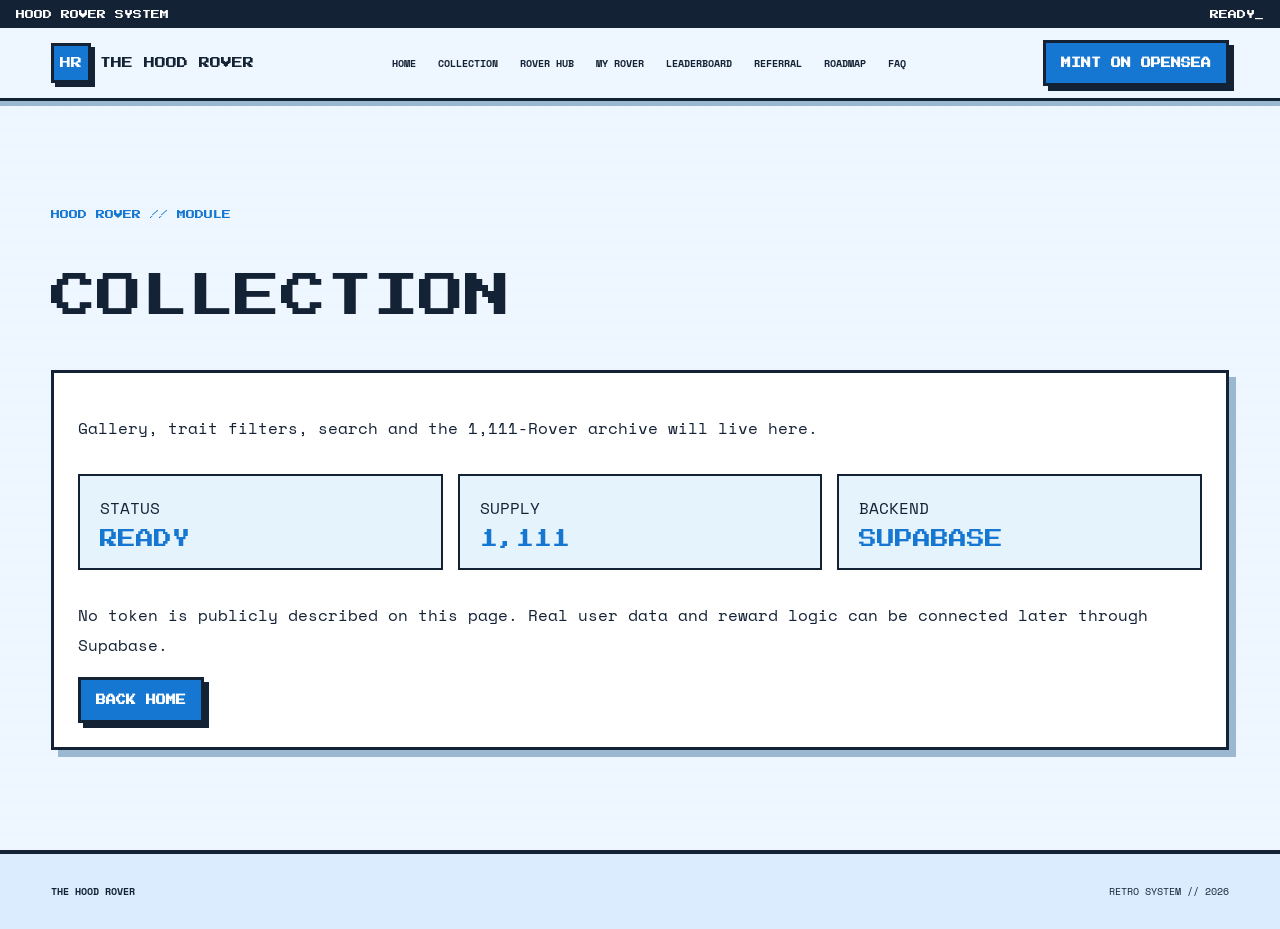
==== collection/index.html @ 2bcb7291 "Create index.html" ====
<!doctype html><html lang="en"><head><meta charset="utf-8"><meta name="viewport" content="width=device-width,initial-scale=1"><title>COLLECTION — The Hood Rover</title><link rel="stylesheet" href="/assets/styles.css"></head><body><div class="boot"><span>HOOD ROVER SYSTEM</span><span>READY_</span></div><header><a class="brand" href="/"><span class="mark">HR</span>THE HOOD ROVER</a><button class="menu">☰</button><nav><a href="/">HOME</a><a href="/collection">COLLECTION</a><a href="/rover">ROVER HUB</a><a href="/my-rover">MY ROVER</a><a href="/leaderboard">LEADERBOARD</a><a href="/referral">REFERRAL</a><a href="/roadmap">ROADMAP</a><a href="/faq">FAQ</a></nav><a class="btn" href="#" data-opensea>MINT ON OPENSEA</a></header><main><section class="section reveal visible"><span class="eyebrow">HOOD ROVER // MODULE</span><h2>COLLECTION</h2><div class="panel"><p>Gallery, trait filters, search and the 1,111-Rover archive will live here.</p><div class="stats"><div class="stat">STATUS<strong>READY</strong></div><div class="stat">SUPPLY<strong>1,111</strong></div><div class="stat">BACKEND<strong>SUPABASE</strong></div></div><p>No token is publicly described on this page. Real user data and reward logic can be connected later through Supabase.</p><a class="btn" href="/">BACK HOME</a></div></section></main><footer class="footer"><b>THE HOOD ROVER</b><span>RETRO SYSTEM // 2026</span></footer><script src="/assets/app.js"></script></body></html>
---- assets/styles.css ----
@import url("https://fonts.googleapis.com/css2?family=Press+Start+2P&family=Space+Mono:wght@400;700&display=swap");
:root{--bg:#eef7ff;--panel:#fff;--ink:#142235;--blue:#1677d2;--cyan:#27b9d7;--orange:#ff9b42;--line:#78a9cf;--muted:#55718b}
*{box-sizing:border-box}html{scroll-behavior:smooth}body{margin:0;background:var(--bg);color:var(--ink);font-family:"Space Mono",monospace;overflow-x:hidden}
body:before{content:"";position:fixed;inset:0;pointer-events:none;opacity:.18;background-image:linear-gradient(#1422350c 1px,transparent 1px),linear-gradient(90deg,#14223508 1px,transparent 1px);background-size:16px 16px;z-index:-1}
.boot{height:28px;background:var(--ink);color:#fff;display:flex;justify-content:space-between;align-items:center;padding:0 16px;font:9px "Press Start 2P"}
header{position:sticky;top:0;z-index:20;background:#eef7fff2;backdrop-filter:blur(8px);border-bottom:3px solid var(--ink);box-shadow:0 5px 0 #9ab8cf;padding:12px 4vw;display:flex;align-items:center;gap:16px}
.brand{display:flex;gap:9px;align-items:center;text-decoration:none;color:var(--ink);font:11px "Press Start 2P";white-space:nowrap}.mark{display:grid;place-items:center;width:40px;height:40px;background:var(--blue);color:#fff;border:3px solid var(--ink);box-shadow:4px 4px 0 var(--ink)}
nav{display:flex;justify-content:center;gap:4px;flex:1;flex-wrap:wrap}nav a{color:var(--ink);text-decoration:none;font-weight:bold;font-size:10px;padding:9px 7px;border:2px solid transparent}nav a:hover{background:#fff;border-color:var(--ink)}
.menu{display:none;background:#fff;border:3px solid var(--ink);font-size:20px;width:42px;height:42px}
.btn{display:inline-flex;align-items:center;justify-content:center;min-height:46px;padding:0 15px;background:var(--blue);color:#fff;border:3px solid var(--ink);box-shadow:5px 5px 0 var(--ink);text-decoration:none;font:bold 10px "Press Start 2P";transition:.15s;cursor:pointer}.btn:hover{transform:translate(3px,3px);box-shadow:2px 2px 0 var(--ink)}.btn.light{background:#fff;color:var(--ink)}
main{width:min(1200px,92vw);margin:auto}.hero{min-height:calc(100vh - 106px);display:grid;grid-template-columns:1fr .9fr;gap:55px;align-items:center;padding:80px 0}.eyebrow{font:9px "Press Start 2P";color:var(--blue)}
h1,h2{font-family:"Press Start 2P";font-weight:400;line-height:1.5}h1{font-size:clamp(30px,5vw,66px);margin:20px 0}h1 span{color:var(--blue);text-shadow:4px 4px #b9d8ed}
h2{font-size:clamp(24px,4vw,46px)}p{line-height:1.9}.hero p,.copy{font-size:15px}.actions{display:flex;gap:14px;flex-wrap:wrap;margin:28px 0}
.art{background:#d9edfb;border:4px solid var(--ink);padding:10px;box-shadow:12px 12px 0 var(--ink);position:relative}.art img{display:block;width:100%;aspect-ratio:1;object-fit:cover}.tag{position:absolute;left:18px;bottom:18px;background:var(--bg);border:2px solid var(--ink);padding:7px;font:8px "Press Start 2P"}
.ticker{background:var(--blue);color:#fff;border-block:3px solid var(--ink);padding:12px;overflow:hidden;white-space:nowrap;font:10px "Press Start 2P"}.ticker span{display:inline-block;animation:marquee 22s linear infinite}@keyframes marquee{to{transform:translateX(-45%)}}
.section{padding:100px 0}.grid{display:grid;grid-template-columns:repeat(4,1fr);gap:15px;margin-top:35px}.card{background:var(--panel);border:3px solid var(--ink);box-shadow:7px 7px 0 #9ab8cf;padding:20px;min-height:190px;text-decoration:none;color:var(--ink);transition:.18s}.card:hover{transform:translateY(-6px);box-shadow:10px 12px 0 var(--blue)}.icon{font-size:36px;color:var(--blue)}.card b{display:block;font:12px "Press Start 2P";line-height:1.6;margin:15px 0}.card small{line-height:1.6;color:var(--muted)}
.preview{display:grid;grid-template-columns:1fr .7fr;gap:45px;align-items:center}.window{background:#fff;border:4px solid var(--ink);box-shadow:10px 10px 0 #9ab8cf}.bar{background:var(--blue);color:#fff;padding:12px;font:9px "Press Start 2P";display:flex;justify-content:space-between}.window img{display:block;width:100%;aspect-ratio:1;object-fit:cover;padding:14px;background:#d9edfb}
.timeline{display:grid;grid-template-columns:repeat(4,1fr);margin-top:35px}.step{background:#fff;border:3px solid var(--ink);padding:22px;min-height:140px}.step strong{font:18px "Press Start 2P";color:var(--blue)}.step b{display:block;font:10px "Press Start 2P";margin:15px 0}
.cta{background:#fff;border:4px solid var(--ink);box-shadow:12px 12px 0 var(--blue);padding:50px;text-align:center;margin-bottom:100px}.footer{border-top:4px solid var(--ink);background:#dcecff;padding:30px 4vw;display:flex;justify-content:space-between;gap:20px;font-size:10px}
.reveal{opacity:0;transform:translateY(20px);transition:.7s}.visible{opacity:1;transform:none}
.panel{background:#fff;border:3px solid var(--ink);box-shadow:7px 7px 0 #9ab8cf;padding:24px}.stats{display:grid;grid-template-columns:repeat(3,1fr);gap:15px;margin:30px 0}.stat{background:#e5f3fc;border:2px solid var(--ink);padding:20px}.stat strong{display:block;font:18px "Press Start 2P";color:var(--blue);margin-top:10px}
@media(max-width:1000px){.grid{grid-template-columns:repeat(2,1fr)}nav a{font-size:8px}}
@media(max-width:780px){header{flex-wrap:wrap}.menu{display:block;margin-left:auto}header>.btn{display:none}nav{display:none;order:5;flex-basis:100%;flex-direction:column}nav.open{display:flex}nav a{background:#fff;border:2px solid var(--line);padding:12px}.hero,.preview{grid-template-columns:1fr}.grid,.timeline,.stats{grid-template-columns:1fr}.section{padding:70px 0}.footer{flex-direction:column}.actions{flex-direction:column}.btn{width:100%}}
@media(max-width:480px){h1{font-size:27px}.hero p,.copy{font-size:13px}.brand{font-size:8px}.mark{width:36px;height:36px}}
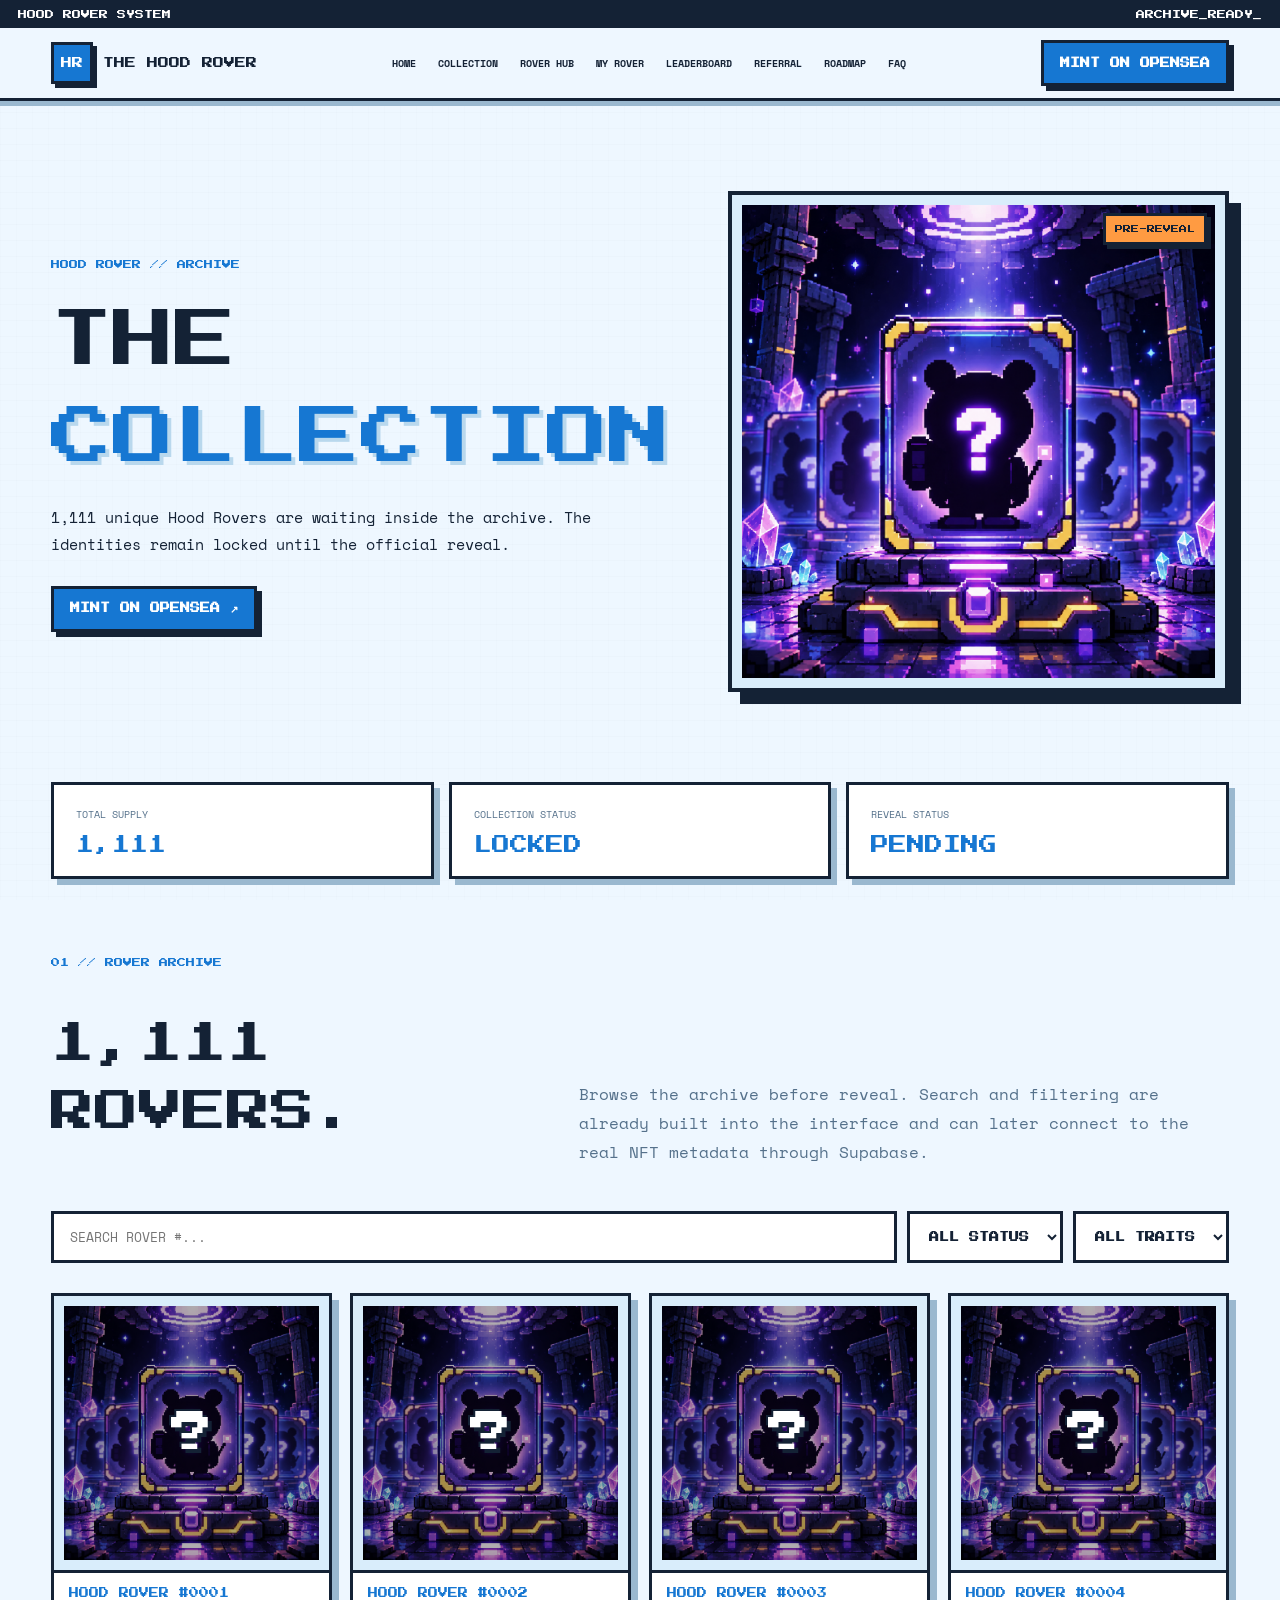
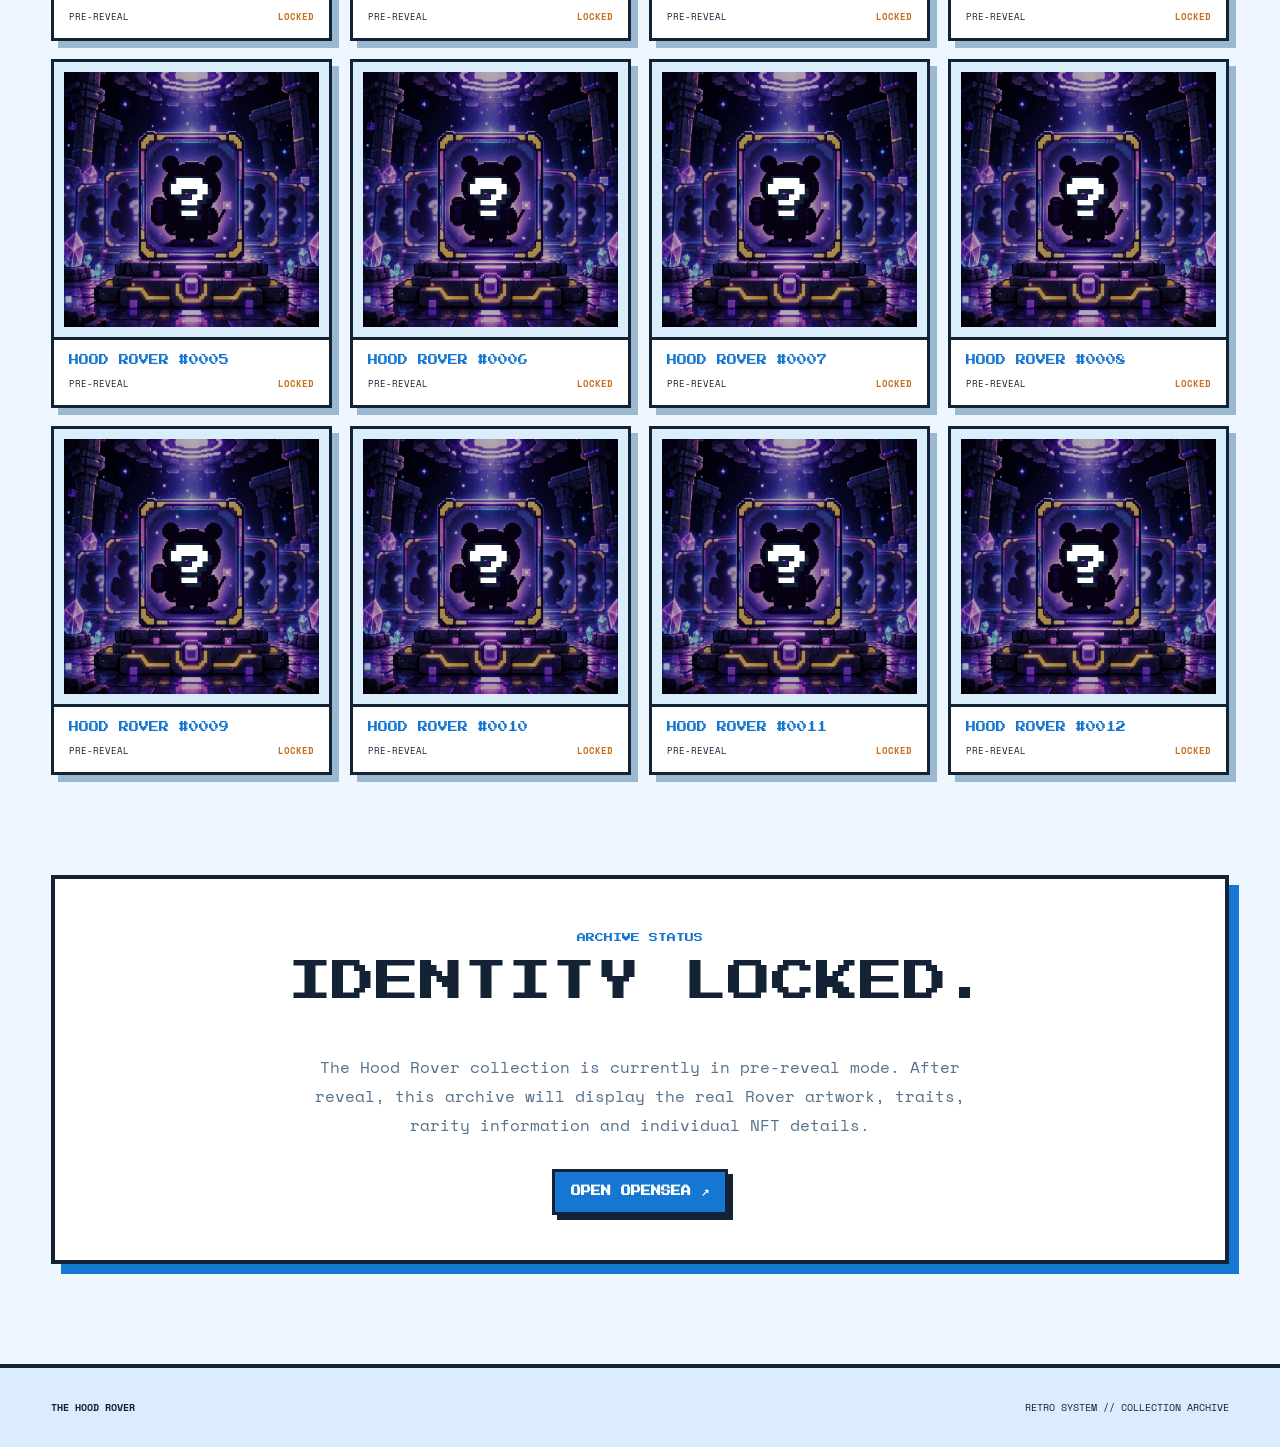
==== commit f7ea35cb: "Refactor collection/index.html with new styles and layout Updated HTML structure and styles for the " ====
--- a/collection/index.html
+++ b/collection/index.html
@@ -1 +1,1060 @@
-<!doctype html><html lang="en"><head><meta charset="utf-8"><meta name="viewport" content="width=device-width,initial-scale=1"><title>COLLECTION — The Hood Rover</title><link rel="stylesheet" href="/assets/styles.css"></head><body><div class="boot"><span>HOOD ROVER SYSTEM</span><span>READY_</span></div><header><a class="brand" href="/"><span class="mark">HR</span>THE HOOD ROVER</a><button class="menu">☰</button><nav><a href="/">HOME</a><a href="/collection">COLLECTION</a><a href="/rover">ROVER HUB</a><a href="/my-rover">MY ROVER</a><a href="/leaderboard">LEADERBOARD</a><a href="/referral">REFERRAL</a><a href="/roadmap">ROADMAP</a><a href="/faq">FAQ</a></nav><a class="btn" href="#" data-opensea>MINT ON OPENSEA</a></header><main><section class="section reveal visible"><span class="eyebrow">HOOD ROVER // MODULE</span><h2>COLLECTION</h2><div class="panel"><p>Gallery, trait filters, search and the 1,111-Rover archive will live here.</p><div class="stats"><div class="stat">STATUS<strong>READY</strong></div><div class="stat">SUPPLY<strong>1,111</strong></div><div class="stat">BACKEND<strong>SUPABASE</strong></div></div><p>No token is publicly described on this page. Real user data and reward logic can be connected later through Supabase.</p><a class="btn" href="/">BACK HOME</a></div></section></main><footer class="footer"><b>THE HOOD ROVER</b><span>RETRO SYSTEM // 2026</span></footer><script src="/assets/app.js"></script></body></html>
+<!DOCTYPE html>
+<html lang="en">
+<head>
+<meta charset="UTF-8">
+<meta name="viewport" content="width=device-width, initial-scale=1.0">
+<title>COLLECTION — The Hood Rover</title>
+
+<style>
+@import url('https://fonts.googleapis.com/css2?family=Press+Start+2P&family=Space+Mono:wght@400;700&display=swap');
+
+:root{
+  --bg:#eef7ff;
+  --white:#fff;
+  --ink:#142235;
+  --blue:#1677d2;
+  --cyan:#27b9d7;
+  --orange:#ff9b42;
+  --line:#78a9cf;
+  --muted:#55718b;
+  --shadow:#9ab8cf;
+}
+
+*{
+  box-sizing:border-box;
+}
+
+html{
+  scroll-behavior:smooth;
+}
+
+body{
+  margin:0;
+  background:var(--bg);
+  color:var(--ink);
+  font-family:"Space Mono",monospace;
+  overflow-x:hidden;
+}
+
+body::before{
+  content:"";
+  position:fixed;
+  inset:0;
+  pointer-events:none;
+  z-index:-1;
+  opacity:.2;
+  background-image:
+    linear-gradient(rgba(20,34,53,.07) 1px,transparent 1px),
+    linear-gradient(90deg,rgba(20,34,53,.05) 1px,transparent 1px);
+  background-size:16px 16px;
+}
+
+/* SYSTEM BAR */
+
+.boot{
+  height:28px;
+  background:var(--ink);
+  color:#fff;
+  display:flex;
+  justify-content:space-between;
+  align-items:center;
+  padding:0 18px;
+  font:9px "Press Start 2P";
+}
+
+/* HEADER */
+
+header{
+  position:sticky;
+  top:0;
+  z-index:100;
+  display:flex;
+  align-items:center;
+  gap:16px;
+  padding:12px 4vw;
+  background:rgba(238,247,255,.96);
+  backdrop-filter:blur(8px);
+  border-bottom:3px solid var(--ink);
+  box-shadow:0 5px 0 var(--shadow);
+}
+
+.brand{
+  display:flex;
+  align-items:center;
+  gap:10px;
+  color:var(--ink);
+  text-decoration:none;
+  font:11px "Press Start 2P";
+  white-space:nowrap;
+}
+
+.mark{
+  width:42px;
+  height:42px;
+  display:grid;
+  place-items:center;
+  background:var(--blue);
+  color:#fff;
+  border:3px solid var(--ink);
+  box-shadow:4px 4px 0 var(--ink);
+}
+
+nav{
+  flex:1;
+  display:flex;
+  justify-content:center;
+  flex-wrap:wrap;
+  gap:4px;
+}
+
+nav a{
+  color:var(--ink);
+  text-decoration:none;
+  font-weight:bold;
+  font-size:10px;
+  padding:9px 7px;
+  border:2px solid transparent;
+}
+
+nav a:hover{
+  background:#fff;
+  border-color:var(--ink);
+}
+
+.menu{
+  display:none;
+  width:44px;
+  height:44px;
+  background:#fff;
+  border:3px solid var(--ink);
+  font-size:21px;
+}
+
+.btn{
+  display:inline-flex;
+  align-items:center;
+  justify-content:center;
+  min-height:46px;
+  padding:0 16px;
+  background:var(--blue);
+  color:#fff;
+  border:3px solid var(--ink);
+  box-shadow:5px 5px 0 var(--ink);
+  text-decoration:none;
+  font:bold 10px "Press Start 2P";
+  transition:.16s;
+  cursor:pointer;
+}
+
+.btn:hover{
+  transform:translate(3px,3px);
+  box-shadow:2px 2px 0 var(--ink);
+}
+
+.btn.light{
+  background:#fff;
+  color:var(--ink);
+}
+
+/* MAIN */
+
+main{
+  width:min(1200px,92vw);
+  margin:auto;
+}
+
+.hero{
+  padding:90px 0 55px;
+  display:grid;
+  grid-template-columns:1fr .8fr;
+  gap:50px;
+  align-items:center;
+}
+
+.eyebrow{
+  color:var(--blue);
+  font:9px "Press Start 2P";
+}
+
+h1,
+h2,
+h3{
+  font-family:"Press Start 2P";
+  font-weight:400;
+  line-height:1.55;
+}
+
+h1{
+  font-size:clamp(30px,5vw,62px);
+  margin:18px 0;
+}
+
+h1 span{
+  color:var(--blue);
+  text-shadow:4px 4px #b9d8ed;
+}
+
+h2{
+  font-size:clamp(24px,4vw,44px);
+}
+
+p{
+  line-height:1.8;
+}
+
+.hero p{
+  max-width:650px;
+  font-size:15px;
+}
+
+.hero-art{
+  position:relative;
+  background:#d9edfb;
+  border:4px solid var(--ink);
+  padding:10px;
+  box-shadow:12px 12px 0 var(--ink);
+}
+
+.hero-art img{
+  display:block;
+  width:100%;
+  aspect-ratio:1;
+  object-fit:cover;
+  filter:saturate(.8);
+}
+
+.locked{
+  position:absolute;
+  right:18px;
+  top:18px;
+  background:var(--orange);
+  color:var(--ink);
+  border:3px solid var(--ink);
+  padding:9px;
+  font:8px "Press Start 2P";
+  box-shadow:4px 4px 0 var(--ink);
+}
+
+/* STATS */
+
+.stats{
+  display:grid;
+  grid-template-columns:repeat(3,1fr);
+  gap:15px;
+  margin:35px 0 70px;
+}
+
+.stat{
+  background:#fff;
+  border:3px solid var(--ink);
+  box-shadow:6px 6px 0 var(--shadow);
+  padding:22px;
+}
+
+.stat-label{
+  display:block;
+  color:var(--muted);
+  font-size:10px;
+  margin-bottom:14px;
+}
+
+.stat-value{
+  display:block;
+  color:var(--blue);
+  font:18px "Press Start 2P";
+}
+
+/* ARCHIVE */
+
+.archive-head{
+  display:flex;
+  justify-content:space-between;
+  align-items:end;
+  gap:20px;
+  margin-bottom:28px;
+}
+
+.archive-head p{
+  max-width:650px;
+  color:var(--muted);
+}
+
+/* TOOLBAR */
+
+.toolbar{
+  display:grid;
+  grid-template-columns:1fr auto auto;
+  gap:10px;
+  margin-bottom:30px;
+}
+
+.search{
+  min-height:52px;
+  padding:0 16px;
+  background:#fff;
+  border:3px solid var(--ink);
+  outline:none;
+  font:13px "Space Mono";
+  color:var(--ink);
+}
+
+.search:focus{
+  box-shadow:5px 5px 0 var(--blue);
+}
+
+.filter{
+  min-height:52px;
+  padding:0 15px;
+  background:#fff;
+  border:3px solid var(--ink);
+  font:bold 10px "Press Start 2P";
+  color:var(--ink);
+}
+
+/* COLLECTION GRID */
+
+.collection-grid{
+  display:grid;
+  grid-template-columns:repeat(4,1fr);
+  gap:18px;
+}
+
+.nft-card{
+  background:#fff;
+  border:3px solid var(--ink);
+  box-shadow:7px 7px 0 var(--shadow);
+  overflow:hidden;
+  transition:.2s;
+}
+
+.nft-card:hover{
+  transform:translateY(-7px);
+  box-shadow:10px 12px 0 var(--blue);
+}
+
+.nft-image{
+  position:relative;
+  background:#d9edfb;
+  padding:10px;
+  border-bottom:3px solid var(--ink);
+}
+
+.nft-image img{
+  display:block;
+  width:100%;
+  aspect-ratio:1;
+  object-fit:cover;
+  filter:brightness(.7) saturate(.7);
+}
+
+.question{
+  position:absolute;
+  inset:0;
+  display:grid;
+  place-items:center;
+  font:42px "Press Start 2P";
+  color:#fff;
+  text-shadow:
+    4px 4px 0 var(--ink),
+    -2px -2px 0 var(--ink);
+}
+
+.nft-info{
+  padding:15px;
+}
+
+.nft-number{
+  color:var(--blue);
+  font:10px "Press Start 2P";
+}
+
+.nft-status{
+  display:flex;
+  justify-content:space-between;
+  gap:8px;
+  margin-top:12px;
+  font-size:9px;
+}
+
+.locked-label{
+  color:#c56d18;
+  font-weight:bold;
+}
+
+/* BOTTOM INFO */
+
+.archive-panel{
+  margin:100px 0;
+  background:#fff;
+  border:4px solid var(--ink);
+  box-shadow:10px 10px 0 var(--blue);
+  padding:45px;
+  text-align:center;
+}
+
+.archive-panel h2{
+  margin-top:0;
+}
+
+.archive-panel p{
+  max-width:700px;
+  margin:20px auto 30px;
+  color:var(--muted);
+}
+
+/* FOOTER */
+
+footer{
+  display:flex;
+  justify-content:space-between;
+  gap:20px;
+  padding:32px 4vw;
+  background:#dcecff;
+  border-top:4px solid var(--ink);
+  font-size:10px;
+}
+
+/* ANIMATION */
+
+.reveal{
+  opacity:0;
+  transform:translateY(25px);
+  transition:
+    opacity .7s ease,
+    transform .7s ease;
+}
+
+.reveal.visible{
+  opacity:1;
+  transform:translateY(0);
+}
+
+/* RESPONSIVE */
+
+@media(max-width:1050px){
+
+  .collection-grid{
+    grid-template-columns:repeat(3,1fr);
+  }
+
+  nav a{
+    font-size:8px;
+  }
+
+}
+
+@media(max-width:800px){
+
+  header{
+    flex-wrap:wrap;
+  }
+
+  .menu{
+    display:block;
+    margin-left:auto;
+  }
+
+  header>.btn{
+    display:none;
+  }
+
+  nav{
+    display:none;
+    order:5;
+    flex-basis:100%;
+    flex-direction:column;
+  }
+
+  nav.open{
+    display:flex;
+  }
+
+  nav a{
+    width:100%;
+    background:#fff;
+    border:2px solid var(--line);
+    padding:13px;
+  }
+
+  .hero{
+    grid-template-columns:1fr;
+    padding:65px 0 45px;
+  }
+
+  .stats{
+    grid-template-columns:1fr;
+  }
+
+  .toolbar{
+    grid-template-columns:1fr;
+  }
+
+  .collection-grid{
+    grid-template-columns:repeat(2,1fr);
+  }
+
+  .archive-head{
+    display:block;
+  }
+
+}
+
+@media(max-width:500px){
+
+  .brand{
+    font-size:8px;
+  }
+
+  .mark{
+    width:37px;
+    height:37px;
+  }
+
+  h1{
+    font-size:27px;
+  }
+
+  .hero p{
+    font-size:13px;
+  }
+
+  .collection-grid{
+    grid-template-columns:1fr;
+  }
+
+  .archive-panel{
+    padding:30px 18px;
+  }
+
+  .btn{
+    width:100%;
+  }
+
+}
+</style>
+</head>
+
+<body>
+
+<!-- SYSTEM -->
+
+<div class="boot">
+  <span>HOOD ROVER SYSTEM</span>
+  <span>ARCHIVE_READY_</span>
+</div>
+
+
+<!-- HEADER -->
+
+<header>
+
+  <a class="brand" href="../">
+    <span class="mark">HR</span>
+    THE HOOD ROVER
+  </a>
+
+  <button class="menu" aria-label="Open menu">
+    ☰
+  </button>
+
+  <nav>
+    <a href="../">HOME</a>
+    <a href="../collection/">COLLECTION</a>
+    <a href="../rover/">ROVER HUB</a>
+    <a href="../my-rover/">MY ROVER</a>
+    <a href="../leaderboard/">LEADERBOARD</a>
+    <a href="../referral/">REFERRAL</a>
+    <a href="../roadmap/">ROADMAP</a>
+    <a href="../faq/">FAQ</a>
+  </nav>
+
+  <a class="btn" href="#" id="mintTop">
+    MINT ON OPENSEA
+  </a>
+
+</header>
+
+
+<main>
+
+<!-- HERO -->
+
+<section class="hero">
+
+  <div class="reveal">
+
+    <span class="eyebrow">
+      HOOD ROVER // ARCHIVE
+    </span>
+
+    <h1>
+      THE<br>
+      <span>COLLECTION</span>
+    </h1>
+
+    <p>
+      1,111 unique Hood Rovers are waiting
+      inside the archive. The identities remain
+      locked until the official reveal.
+    </p>
+
+    <div style="margin-top:28px">
+
+      <a class="btn" href="#" id="mintHero">
+        MINT ON OPENSEA ↗
+      </a>
+
+    </div>
+
+  </div>
+
+
+  <div class="hero-art reveal">
+
+    <img
+      src="../assets/pre-reveal.png"
+      alt="The Hood Rover pre-reveal"
+    >
+
+    <div class="locked">
+      PRE-REVEAL
+    </div>
+
+  </div>
+
+</section>
+
+
+<!-- STATS -->
+
+<section class="stats">
+
+  <div class="stat reveal">
+    <span class="stat-label">
+      TOTAL SUPPLY
+    </span>
+
+    <span class="stat-value">
+      1,111
+    </span>
+  </div>
+
+
+  <div class="stat reveal">
+    <span class="stat-label">
+      COLLECTION STATUS
+    </span>
+
+    <span class="stat-value">
+      LOCKED
+    </span>
+  </div>
+
+
+  <div class="stat reveal">
+    <span class="stat-label">
+      REVEAL STATUS
+    </span>
+
+    <span class="stat-value">
+      PENDING
+    </span>
+  </div>
+
+</section>
+
+
+<!-- ARCHIVE -->
+
+<section>
+
+  <div class="archive-head reveal">
+
+    <div>
+
+      <span class="eyebrow">
+        01 // ROVER ARCHIVE
+      </span>
+
+      <h2>
+        1,111 ROVERS.
+      </h2>
+
+    </div>
+
+    <p>
+      Browse the archive before reveal.
+      Search and filtering are already built into
+      the interface and can later connect to the
+      real NFT metadata through Supabase.
+    </p>
+
+  </div>
+
+
+  <!-- SEARCH / FILTER -->
+
+  <div class="toolbar reveal">
+
+    <input
+      id="search"
+      class="search"
+      type="text"
+      placeholder="SEARCH ROVER #..."
+    >
+
+    <select id="statusFilter" class="filter">
+
+      <option value="all">
+        ALL STATUS
+      </option>
+
+      <option value="locked">
+        LOCKED
+      </option>
+
+      <option value="revealed">
+        REVEALED
+      </option>
+
+    </select>
+
+
+    <select id="traitFilter" class="filter">
+
+      <option value="all">
+        ALL TRAITS
+      </option>
+
+      <option value="head">
+        HEAD
+      </option>
+
+      <option value="outfit">
+        OUTFIT
+      </option>
+
+      <option value="visor">
+        VISOR
+      </option>
+
+      <option value="accessory">
+        ACCESSORY
+      </option>
+
+    </select>
+
+  </div>
+
+
+  <!-- NFT GRID -->
+
+  <div class="collection-grid" id="collectionGrid">
+
+  </div>
+
+</section>
+
+
+<!-- FUTURE -->
+
+<section class="archive-panel reveal">
+
+  <span class="eyebrow">
+    ARCHIVE STATUS
+  </span>
+
+  <h2>
+    IDENTITY LOCKED.
+  </h2>
+
+  <p>
+    The Hood Rover collection is currently
+    in pre-reveal mode. After reveal, this archive
+    will display the real Rover artwork, traits,
+    rarity information and individual NFT details.
+  </p>
+
+  <a
+    class="btn"
+    href="#"
+    id="mintBottom"
+  >
+    OPEN OPENSEA ↗
+  </a>
+
+</section>
+
+</main>
+
+
+<footer>
+
+  <b>
+    THE HOOD ROVER
+  </b>
+
+  <span>
+    RETRO SYSTEM // COLLECTION ARCHIVE
+  </span>
+
+</footer>
+
+
+<script>
+
+/* =========================
+   OPEN SEA
+========================= */
+
+const OPENSEA_URL = "#";
+
+["mintTop","mintHero","mintBottom"].forEach(id => {
+
+  const button = document.getElementById(id);
+
+  if(!button) return;
+
+  button.addEventListener("click", function(event){
+
+    if(OPENSEA_URL === "#"){
+
+      event.preventDefault();
+
+      alert(
+        "OpenSea collection link will be connected here."
+      );
+
+    }else{
+
+      button.href = OPENSEA_URL;
+
+    }
+
+  });
+
+});
+
+
+/* =========================
+   MOBILE MENU
+========================= */
+
+const menu = document.querySelector(".menu");
+const nav = document.querySelector("nav");
+
+if(menu){
+
+  menu.addEventListener("click",function(){
+
+    nav.classList.toggle("open");
+
+  });
+
+}
+
+
+/* =========================
+   PRE-REVEAL ARCHIVE
+========================= */
+
+const grid =
+  document.getElementById("collectionGrid");
+
+const totalCards = 12;
+
+function createCards(){
+
+  grid.innerHTML = "";
+
+  for(let i=1;i<=totalCards;i++){
+
+    const number =
+      String(i).padStart(4,"0");
+
+    const card =
+      document.createElement("div");
+
+    card.className =
+      "nft-card reveal visible";
+
+    card.dataset.number =
+      number;
+
+    card.dataset.status =
+      "locked";
+
+    card.dataset.trait =
+      "locked";
+
+    card.innerHTML = `
+
+      <div class="nft-image">
+
+        <img
+          src="../assets/pre-reveal.png"
+          alt="Hood Rover #${number}"
+        >
+
+        <div class="question">
+          ?
+        </div>
+
+      </div>
+
+      <div class="nft-info">
+
+        <div class="nft-number">
+          HOOD ROVER #${number}
+        </div>
+
+        <div class="nft-status">
+
+          <span>
+            PRE-REVEAL
+          </span>
+
+          <span class="locked-label">
+            LOCKED
+          </span>
+
+        </div>
+
+      </div>
+
+    `;
+
+    grid.appendChild(card);
+
+  }
+
+}
+
+createCards();
+
+
+/* =========================
+   SEARCH
+========================= */
+
+const search =
+  document.getElementById("search");
+
+const statusFilter =
+  document.getElementById("statusFilter");
+
+const traitFilter =
+  document.getElementById("traitFilter");
+
+
+function filterCards(){
+
+  const query =
+    search.value.toLowerCase().trim();
+
+  const status =
+    statusFilter.value;
+
+  const trait =
+    traitFilter.value;
+
+  const cards =
+    document.querySelectorAll(".nft-card");
+
+  cards.forEach(card => {
+
+    const number =
+      card.dataset.number.toLowerCase();
+
+    const cardStatus =
+      card.dataset.status;
+
+    const cardTrait =
+      card.dataset.trait;
+
+    const matchSearch =
+      !query ||
+      number.includes(
+        query.replace("#","")
+      );
+
+    const matchStatus =
+      status === "all" ||
+      status === cardStatus;
+
+    const matchTrait =
+      trait === "all" ||
+      trait === cardTrait;
+
+    card.style.display =
+      matchSearch &&
+      matchStatus &&
+      matchTrait
+        ? ""
+        : "none";
+
+  });
+
+}
+
+
+search.addEventListener(
+  "input",
+  filterCards
+);
+
+statusFilter.addEventListener(
+  "change",
+  filterCards
+);
+
+traitFilter.addEventListener(
+  "change",
+  filterCards
+);
+
+
+/* =========================
+   SCROLL ANIMATION
+========================= */
+
+const observer =
+  new IntersectionObserver(
+
+    entries => {
+
+      entries.forEach(entry => {
+
+        if(entry.isIntersecting){
+
+          entry.target.classList.add(
+            "visible"
+          );
+
+          observer.unobserve(
+            entry.target
+          );
+
+        }
+
+      });
+
+    },
+
+    {
+      threshold:.12
+    }
+
+  );
+
+
+document
+  .querySelectorAll(".reveal")
+  .forEach(element =>
+    observer.observe(element)
+  );
+
+</script>
+
+</body>
+</html>
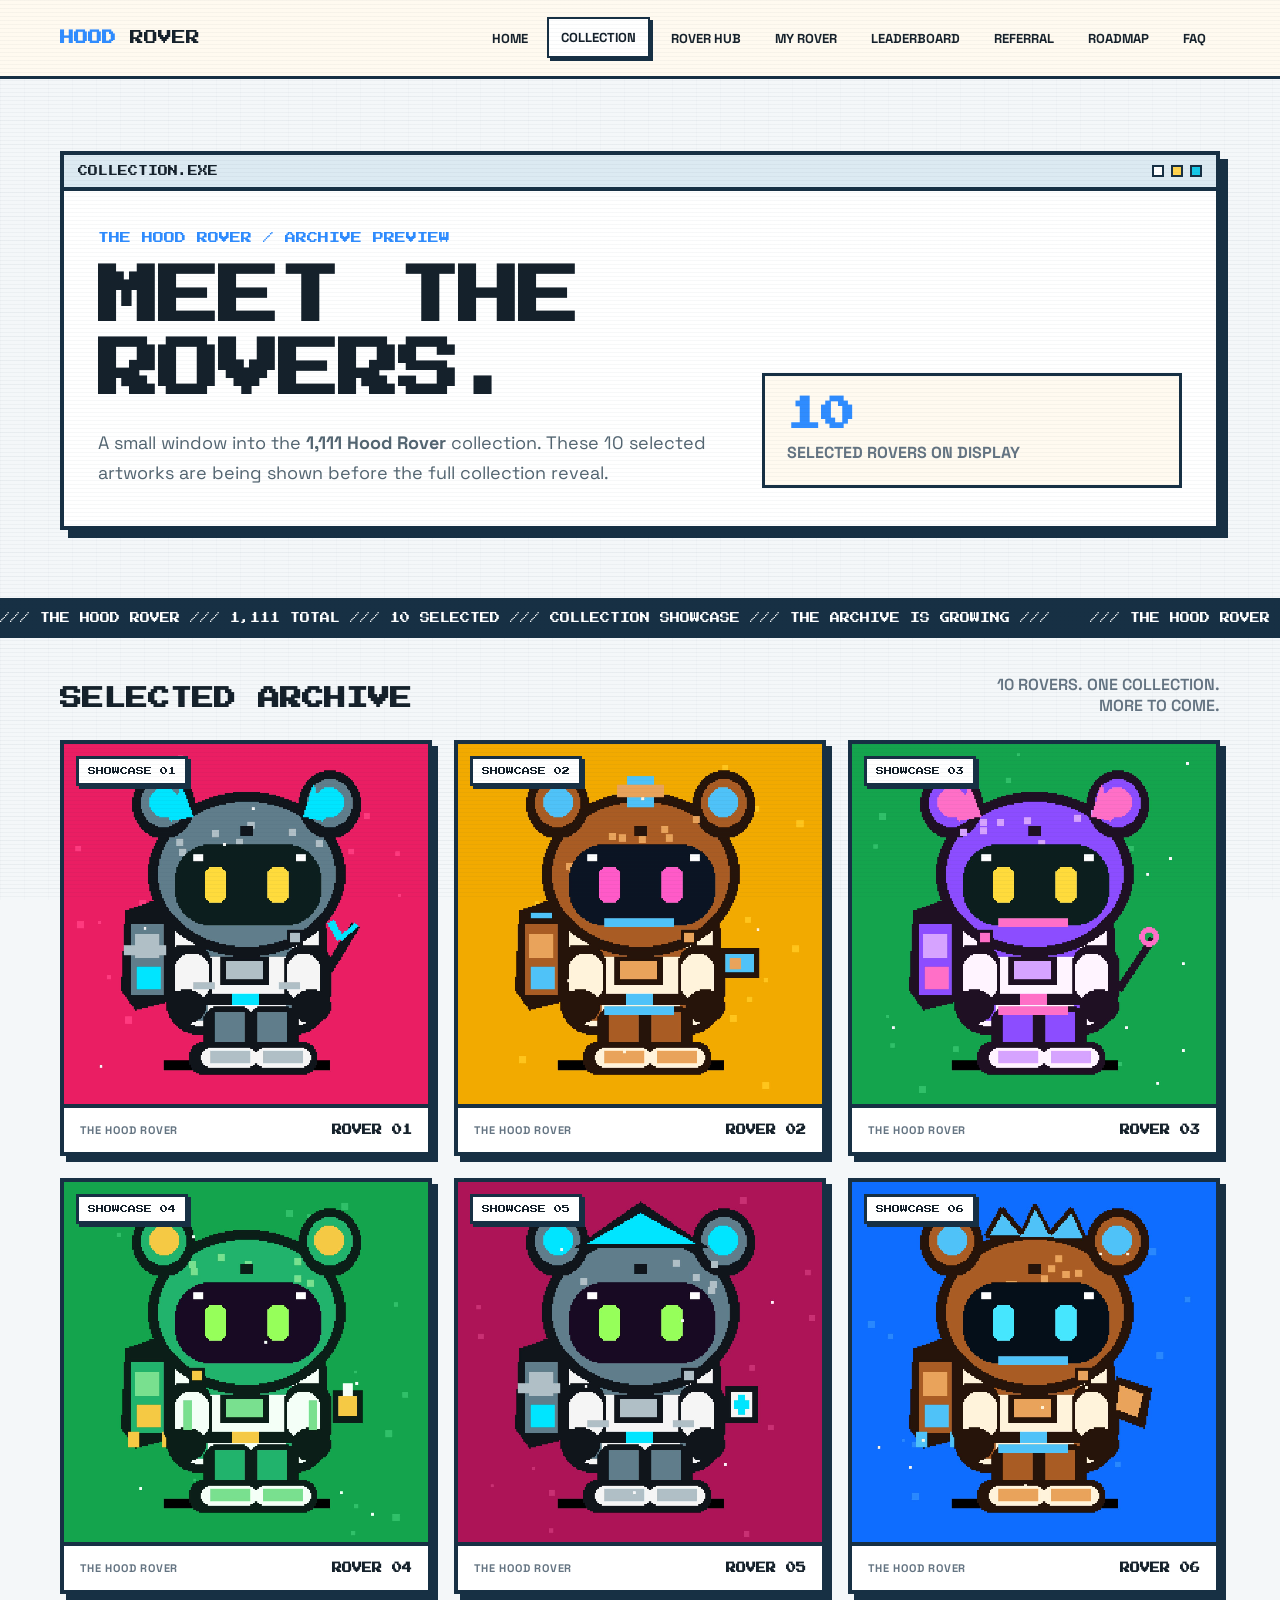
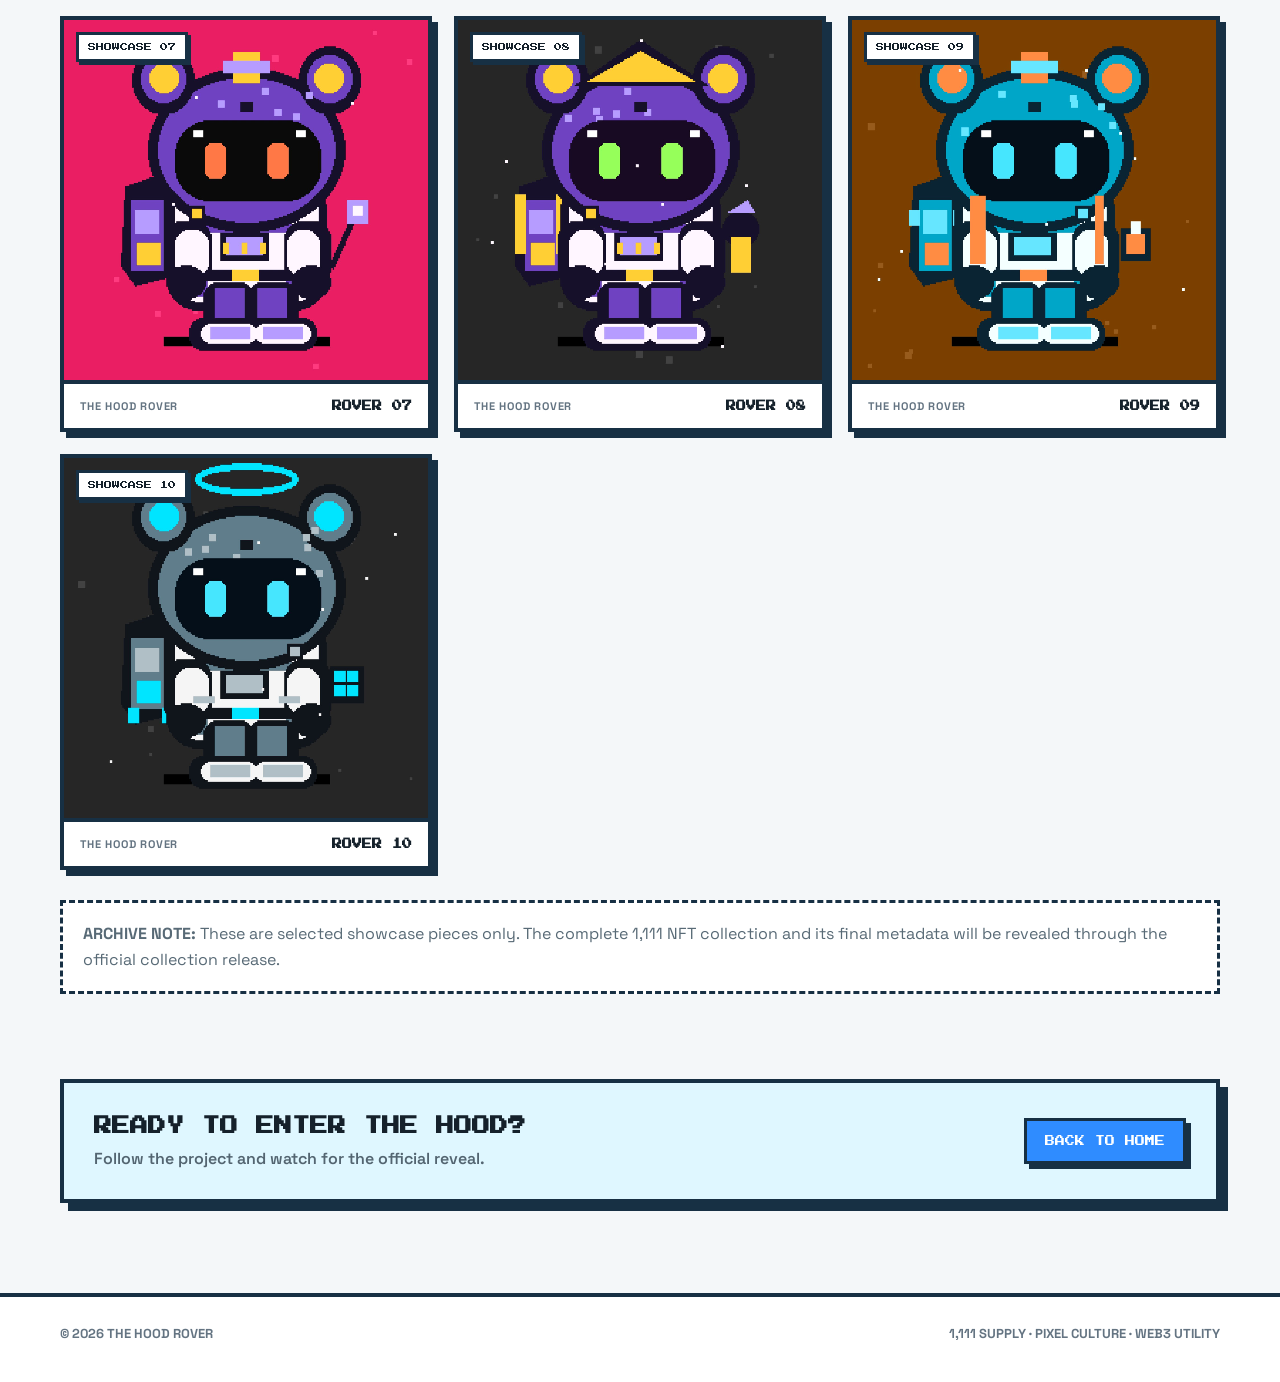
==== commit d955e47b: "Update print statement from 'Hello' to 'Goodbye'" ====
--- a/collection/index.html
+++ b/collection/index.html
@@ -1,23 +1,24 @@
-<!DOCTYPE html>
+<!doctype html>
 <html lang="en">
 <head>
-<meta charset="UTF-8">
-<meta name="viewport" content="width=device-width, initial-scale=1.0">
-<title>COLLECTION — The Hood Rover</title>
+<meta charset="utf-8">
+<meta name="viewport" content="width=device-width,initial-scale=1">
+
+<title>Collection — The Hood Rover</title>
+<meta name="description" content="The Hood Rover — 10 selected Rovers from the 1,111 NFT collection.">
 
 <style>
-@import url('https://fonts.googleapis.com/css2?family=Press+Start+2P&family=Space+Mono:wght@400;700&display=swap');
+@import url('https://fonts.googleapis.com/css2?family=Press+Start+2P&family=Space+Grotesk:wght@400;500;600;700&display=swap');
 
 :root{
-  --bg:#eef7ff;
-  --white:#fff;
-  --ink:#142235;
-  --blue:#1677d2;
-  --cyan:#27b9d7;
-  --orange:#ff9b42;
-  --line:#78a9cf;
-  --muted:#55718b;
-  --shadow:#9ab8cf;
+  --ink:#15212b;
+  --blue:#2f8cff;
+  --cyan:#15c8e8;
+  --cream:#fffaf0;
+  --paper:#f4f7f9;
+  --line:#173044;
+  --yellow:#ffd34e;
+  --muted:#647482;
 }
 
 *{
@@ -30,1029 +31,1160 @@
 
 body{
   margin:0;
-  background:var(--bg);
+  background:var(--paper);
   color:var(--ink);
-  font-family:"Space Mono",monospace;
+  font-family:"Space Grotesk",sans-serif;
   overflow-x:hidden;
 }
 
-body::before{
+/* PIXEL GRID */
+body:before{
   content:"";
   position:fixed;
   inset:0;
   pointer-events:none;
-  z-index:-1;
-  opacity:.2;
+  opacity:.12;
   background-image:
-    linear-gradient(rgba(20,34,53,.07) 1px,transparent 1px),
-    linear-gradient(90deg,rgba(20,34,53,.05) 1px,transparent 1px);
-  background-size:16px 16px;
-}
-
-/* SYSTEM BAR */
-
-.boot{
-  height:28px;
-  background:var(--ink);
-  color:#fff;
+    linear-gradient(rgba(20,50,70,.15) 1px,transparent 1px),
+    linear-gradient(90deg,rgba(20,50,70,.15) 1px,transparent 1px);
+  background-size:24px 24px;
+  z-index:-2;
+}
+
+/* CRT SCANLINES */
+body:after{
+  content:"";
+  position:fixed;
+  inset:0;
+  pointer-events:none;
+  background:repeating-linear-gradient(
+    0deg,
+    transparent 0 3px,
+    rgba(25,55,75,.035) 3px 4px
+  );
+  z-index:20;
+}
+
+a{
+  color:inherit;
+  text-decoration:none;
+}
+
+.wrap{
+  width:min(1160px,calc(100% - 32px));
+  margin:auto;
+}
+
+/* =========================
+   NAV
+========================= */
+
+.topbar{
+  position:sticky;
+  top:0;
+  z-index:10;
+  background:rgba(255,250,240,.94);
+  backdrop-filter:blur(10px);
+  border-bottom:3px solid var(--line);
+}
+
+.nav{
+  min-height:76px;
+  display:flex;
+  align-items:center;
+  justify-content:space-between;
+  gap:18px;
+}
+
+.logo{
+  font-family:"Press Start 2P";
+  font-size:14px;
+  line-height:1.5;
+}
+
+.logo b{
+  color:var(--blue);
+}
+
+.navlinks{
+  display:flex;
+  align-items:center;
+  gap:6px;
+  flex-wrap:wrap;
+}
+
+.navlinks a{
+  font-weight:700;
+  font-size:13px;
+  padding:10px 12px;
+  border:2px solid transparent;
+}
+
+.navlinks a:hover,
+.navlinks a.active{
+  background:#fff;
+  border-color:var(--line);
+  box-shadow:3px 3px 0 var(--line);
+  transform:translate(-1px,-1px);
+}
+
+.menu{
+  display:none;
+  border:3px solid var(--line);
+  background:#fff;
+  padding:10px 12px;
+  font-weight:900;
+  cursor:pointer;
+}
+
+/* =========================
+   HERO
+========================= */
+
+.hero{
+  padding:72px 0 38px;
+}
+
+.window{
+  background:#fff;
+  border:4px solid var(--line);
+  box-shadow:8px 8px 0 var(--line);
+}
+
+.windowbar{
   display:flex;
   justify-content:space-between;
   align-items:center;
-  padding:0 18px;
-  font:9px "Press Start 2P";
-}
-
-/* HEADER */
-
-header{
-  position:sticky;
-  top:0;
-  z-index:100;
+  background:#dceaf2;
+  border-bottom:4px solid var(--line);
+  padding:10px 14px;
+  font-family:"Press Start 2P";
+  font-size:10px;
+}
+
+.dots{
   display:flex;
-  align-items:center;
-  gap:16px;
-  padding:12px 4vw;
-  background:rgba(238,247,255,.96);
-  backdrop-filter:blur(8px);
-  border-bottom:3px solid var(--ink);
-  box-shadow:0 5px 0 var(--shadow);
-}
-
-.brand{
+  gap:7px;
+}
+
+.dot{
+  width:12px;
+  height:12px;
+  border:2px solid var(--line);
+  background:#fff;
+}
+
+.dot:nth-child(2){
+  background:var(--yellow);
+}
+
+.dot:nth-child(3){
+  background:var(--cyan);
+}
+
+.hero-inner{
+  padding:42px 34px 38px;
+  display:grid;
+  grid-template-columns:1.2fr .8fr;
+  gap:35px;
+  align-items:end;
+}
+
+.kicker{
+  font-family:"Press Start 2P";
+  font-size:11px;
+  color:var(--blue);
+  margin-bottom:18px;
+}
+
+h1{
+  font-family:"Press Start 2P";
+  font-size:clamp(30px,5vw,62px);
+  line-height:1.18;
+  margin:0 0 20px;
+  letter-spacing:-2px;
+}
+
+.hero p{
+  font-size:18px;
+  line-height:1.65;
+  max-width:700px;
+  margin:0;
+  color:#536571;
+}
+
+.statbox{
+  border:3px solid var(--line);
+  background:var(--cream);
+  padding:22px;
+}
+
+.statbox strong{
+  display:block;
+  font-family:"Press Start 2P";
+  font-size:34px;
+  margin-bottom:10px;
+  color:var(--blue);
+}
+
+.statbox span{
+  font-weight:800;
+  color:var(--muted);
+}
+
+/* =========================
+   TICKER
+========================= */
+
+.ticker{
+  margin:30px 0 8px;
+  overflow:hidden;
+  border-top:3px solid var(--line);
+  border-bottom:3px solid var(--line);
+  background:#173044;
+  color:#fff;
+}
+
+.ticker-track{
+  width:max-content;
   display:flex;
-  align-items:center;
-  gap:10px;
-  color:var(--ink);
-  text-decoration:none;
-  font:11px "Press Start 2P";
-  white-space:nowrap;
-}
-
-.mark{
-  width:42px;
-  height:42px;
-  display:grid;
-  place-items:center;
-  background:var(--blue);
-  color:#fff;
-  border:3px solid var(--ink);
-  box-shadow:4px 4px 0 var(--ink);
-}
-
-nav{
-  flex:1;
-  display:flex;
-  justify-content:center;
-  flex-wrap:wrap;
-  gap:4px;
-}
-
-nav a{
-  color:var(--ink);
-  text-decoration:none;
-  font-weight:bold;
+  gap:40px;
+  padding:12px 0;
+  font-family:"Press Start 2P";
   font-size:10px;
-  padding:9px 7px;
-  border:2px solid transparent;
-}
-
-nav a:hover{
-  background:#fff;
-  border-color:var(--ink);
-}
-
-.menu{
-  display:none;
-  width:44px;
-  height:44px;
-  background:#fff;
-  border:3px solid var(--ink);
-  font-size:21px;
-}
-
-.btn{
-  display:inline-flex;
-  align-items:center;
-  justify-content:center;
-  min-height:46px;
-  padding:0 16px;
-  background:var(--blue);
-  color:#fff;
-  border:3px solid var(--ink);
-  box-shadow:5px 5px 0 var(--ink);
-  text-decoration:none;
-  font:bold 10px "Press Start 2P";
-  transition:.16s;
-  cursor:pointer;
-}
-
-.btn:hover{
-  transform:translate(3px,3px);
-  box-shadow:2px 2px 0 var(--ink);
-}
-
-.btn.light{
-  background:#fff;
-  color:var(--ink);
-}
-
-/* MAIN */
-
-main{
-  width:min(1200px,92vw);
-  margin:auto;
-}
-
-.hero{
-  padding:90px 0 55px;
-  display:grid;
-  grid-template-columns:1fr .8fr;
-  gap:50px;
-  align-items:center;
-}
-
-.eyebrow{
-  color:var(--blue);
-  font:9px "Press Start 2P";
-}
-
-h1,
-h2,
-h3{
-  font-family:"Press Start 2P";
-  font-weight:400;
-  line-height:1.55;
-}
-
-h1{
-  font-size:clamp(30px,5vw,62px);
-  margin:18px 0;
-}
-
-h1 span{
-  color:var(--blue);
-  text-shadow:4px 4px #b9d8ed;
-}
-
-h2{
-  font-size:clamp(24px,4vw,44px);
-}
-
-p{
-  line-height:1.8;
-}
-
-.hero p{
-  max-width:650px;
-  font-size:15px;
-}
-
-.hero-art{
-  position:relative;
-  background:#d9edfb;
-  border:4px solid var(--ink);
-  padding:10px;
-  box-shadow:12px 12px 0 var(--ink);
-}
-
-.hero-art img{
-  display:block;
-  width:100%;
-  aspect-ratio:1;
-  object-fit:cover;
-  filter:saturate(.8);
-}
-
-.locked{
-  position:absolute;
-  right:18px;
-  top:18px;
-  background:var(--orange);
-  color:var(--ink);
-  border:3px solid var(--ink);
-  padding:9px;
-  font:8px "Press Start 2P";
-  box-shadow:4px 4px 0 var(--ink);
-}
-
-/* STATS */
-
-.stats{
-  display:grid;
-  grid-template-columns:repeat(3,1fr);
-  gap:15px;
-  margin:35px 0 70px;
-}
-
-.stat{
-  background:#fff;
-  border:3px solid var(--ink);
-  box-shadow:6px 6px 0 var(--shadow);
-  padding:22px;
-}
-
-.stat-label{
-  display:block;
-  color:var(--muted);
-  font-size:10px;
-  margin-bottom:14px;
-}
-
-.stat-value{
-  display:block;
-  color:var(--blue);
-  font:18px "Press Start 2P";
-}
-
-/* ARCHIVE */
-
-.archive-head{
+  animation:marquee 20s linear infinite;
+}
+
+@keyframes marquee{
+  to{
+    transform:translateX(-50%);
+  }
+}
+
+/* =========================
+   COLLECTION
+========================= */
+
+.collection{
+  padding:28px 0 85px;
+}
+
+.section-head{
   display:flex;
   justify-content:space-between;
   align-items:end;
   gap:20px;
-  margin-bottom:28px;
-}
-
-.archive-head p{
-  max-width:650px;
+  margin-bottom:24px;
+}
+
+.section-head h2{
+  font-family:"Press Start 2P";
+  font-size:22px;
+  margin:0;
+  line-height:1.5;
+}
+
+.section-head p{
+  margin:0;
   color:var(--muted);
-}
-
-/* TOOLBAR */
-
-.toolbar{
+  font-weight:600;
+  text-align:right;
+}
+
+/* NFT GRID */
+
+.grid{
   display:grid;
-  grid-template-columns:1fr auto auto;
-  gap:10px;
-  margin-bottom:30px;
-}
-
-.search{
-  min-height:52px;
-  padding:0 16px;
+  grid-template-columns:repeat(3,1fr);
+  gap:22px;
+}
+
+.rover-card{
   background:#fff;
-  border:3px solid var(--ink);
-  outline:none;
-  font:13px "Space Mono";
-  color:var(--ink);
-}
-
-.search:focus{
-  box-shadow:5px 5px 0 var(--blue);
-}
-
-.filter{
-  min-height:52px;
-  padding:0 15px;
+  border:4px solid var(--line);
+  box-shadow:6px 6px 0 var(--line);
+  transition:
+    transform .22s ease,
+    box-shadow .22s ease;
+}
+
+.rover-card:hover{
+  transform:translate(-3px,-5px);
+  box-shadow:10px 10px 0 var(--line);
+}
+
+.art{
+  position:relative;
+  aspect-ratio:1/1;
+  background:#111;
+  overflow:hidden;
+  border-bottom:4px solid var(--line);
+}
+
+.art img{
+  width:100%;
+  height:100%;
+  display:block;
+  object-fit:cover;
+  image-rendering:pixelated;
+  transition:transform .35s ease;
+}
+
+.rover-card:hover img{
+  transform:scale(1.035);
+}
+
+.card-index{
+  position:absolute;
+  top:12px;
+  left:12px;
   background:#fff;
-  border:3px solid var(--ink);
-  font:bold 10px "Press Start 2P";
-  color:var(--ink);
-}
-
-/* COLLECTION GRID */
-
-.collection-grid{
-  display:grid;
-  grid-template-columns:repeat(4,1fr);
-  gap:18px;
-}
-
-.nft-card{
-  background:#fff;
-  border:3px solid var(--ink);
-  box-shadow:7px 7px 0 var(--shadow);
-  overflow:hidden;
-  transition:.2s;
-}
-
-.nft-card:hover{
-  transform:translateY(-7px);
-  box-shadow:10px 12px 0 var(--blue);
-}
-
-.nft-image{
-  position:relative;
-  background:#d9edfb;
-  padding:10px;
-  border-bottom:3px solid var(--ink);
-}
-
-.nft-image img{
-  display:block;
-  width:100%;
-  aspect-ratio:1;
-  object-fit:cover;
-  filter:brightness(.7) saturate(.7);
-}
-
-.question{
-  position:absolute;
-  inset:0;
-  display:grid;
-  place-items:center;
-  font:42px "Press Start 2P";
-  color:#fff;
-  text-shadow:
-    4px 4px 0 var(--ink),
-    -2px -2px 0 var(--ink);
-}
-
-.nft-info{
-  padding:15px;
-}
-
-.nft-number{
-  color:var(--blue);
-  font:10px "Press Start 2P";
-}
-
-.nft-status{
+  border:3px solid var(--line);
+  padding:8px 9px;
+  font-family:"Press Start 2P";
+  font-size:8px;
+  box-shadow:3px 3px 0 var(--line);
+}
+
+.card-info{
   display:flex;
   justify-content:space-between;
-  gap:8px;
-  margin-top:12px;
-  font-size:9px;
-}
-
-.locked-label{
-  color:#c56d18;
-  font-weight:bold;
-}
-
-/* BOTTOM INFO */
-
-.archive-panel{
-  margin:100px 0;
+  align-items:center;
+  gap:12px;
+  padding:15px 16px;
+}
+
+.card-info span{
+  font-size:11px;
+  font-weight:800;
+  color:var(--muted);
+  letter-spacing:.8px;
+}
+
+.card-info strong{
+  font-family:"Press Start 2P";
+  font-size:10px;
+}
+
+/* NOTE */
+
+.note{
+  margin-top:30px;
   background:#fff;
-  border:4px solid var(--ink);
-  box-shadow:10px 10px 0 var(--blue);
-  padding:45px;
-  text-align:center;
-}
-
-.archive-panel h2{
-  margin-top:0;
-}
-
-.archive-panel p{
-  max-width:700px;
-  margin:20px auto 30px;
-  color:var(--muted);
-}
-
-/* FOOTER */
+  border:3px dashed var(--line);
+  padding:18px 20px;
+  line-height:1.65;
+  color:#586a76;
+}
+
+/* =========================
+   CTA
+========================= */
+
+.cta{
+  padding:0 0 90px;
+}
+
+.cta-box{
+  background:#dff7ff;
+  border:4px solid var(--line);
+  box-shadow:8px 8px 0 var(--line);
+  padding:30px;
+  display:flex;
+  justify-content:space-between;
+  align-items:center;
+  gap:25px;
+}
+
+.cta h3{
+  font-family:"Press Start 2P";
+  font-size:18px;
+  line-height:1.5;
+  margin:0 0 8px;
+}
+
+.cta p{
+  margin:0;
+  color:#536571;
+  font-weight:600;
+}
+
+.btn{
+  display:inline-block;
+  background:var(--blue);
+  color:#fff;
+  border:3px solid var(--line);
+  padding:15px 18px;
+  font-family:"Press Start 2P";
+  font-size:10px;
+  box-shadow:5px 5px 0 var(--line);
+  white-space:nowrap;
+}
+
+.btn:hover{
+  transform:translate(2px,2px);
+  box-shadow:3px 3px 0 var(--line);
+}
+
+/* =========================
+   FOOTER
+========================= */
 
 footer{
+  border-top:4px solid var(--line);
+  background:#fff;
+  padding:28px 0 40px;
+}
+
+.footer{
   display:flex;
   justify-content:space-between;
   gap:20px;
-  padding:32px 4vw;
-  background:#dcecff;
-  border-top:4px solid var(--ink);
-  font-size:10px;
-}
-
-/* ANIMATION */
+  color:var(--muted);
+  font-size:13px;
+  font-weight:700;
+}
+
+/* =========================
+   REVEAL ANIMATION
+========================= */
 
 .reveal{
   opacity:0;
-  transform:translateY(25px);
+  transform:translateY(18px);
+}
+
+.reveal.show{
+  opacity:1;
+  transform:none;
   transition:
-    opacity .7s ease,
-    transform .7s ease;
-}
-
-.reveal.visible{
-  opacity:1;
-  transform:translateY(0);
-}
-
-/* RESPONSIVE */
-
-@media(max-width:1050px){
-
-  .collection-grid{
-    grid-template-columns:repeat(3,1fr);
-  }
-
-  nav a{
-    font-size:8px;
-  }
-
-}
-
-@media(max-width:800px){
-
-  header{
-    flex-wrap:wrap;
+    opacity .65s ease,
+    transform .65s ease;
+}
+
+/* =========================
+   TABLET
+========================= */
+
+@media(max-width:900px){
+
+  .navlinks{
+    display:none;
+    position:absolute;
+    left:16px;
+    right:16px;
+    top:72px;
+    background:#fff;
+    border:3px solid var(--line);
+    box-shadow:5px 5px 0 var(--line);
+    padding:8px;
+    flex-direction:column;
+    align-items:stretch;
+  }
+
+  .navlinks.open{
+    display:flex;
+  }
+
+  .navlinks a{
+    padding:13px;
   }
 
   .menu{
     display:block;
-    margin-left:auto;
-  }
-
-  header>.btn{
-    display:none;
-  }
-
-  nav{
-    display:none;
-    order:5;
-    flex-basis:100%;
+  }
+
+  .hero-inner{
+    grid-template-columns:1fr;
+  }
+
+  .grid{
+    grid-template-columns:repeat(2,1fr);
+  }
+
+  .cta-box{
+    align-items:flex-start;
     flex-direction:column;
   }
-
-  nav.open{
-    display:flex;
-  }
-
-  nav a{
-    width:100%;
-    background:#fff;
-    border:2px solid var(--line);
-    padding:13px;
+}
+
+/* =========================
+   MOBILE
+========================= */
+
+@media(max-width:580px){
+
+  .wrap{
+    width:min(100% - 20px,1160px);
   }
 
   .hero{
+    padding-top:38px;
+  }
+
+  .hero-inner{
+    padding:28px 20px;
+  }
+
+  h1{
+    font-size:29px;
+  }
+
+  .hero p{
+    font-size:15px;
+  }
+
+  .section-head{
+    display:block;
+  }
+
+  .section-head p{
+    text-align:left;
+    margin-top:10px;
+  }
+
+  .grid{
     grid-template-columns:1fr;
-    padding:65px 0 45px;
-  }
-
-  .stats{
-    grid-template-columns:1fr;
-  }
-
-  .toolbar{
-    grid-template-columns:1fr;
-  }
-
-  .collection-grid{
-    grid-template-columns:repeat(2,1fr);
-  }
-
-  .archive-head{
+  }
+
+  .footer{
     display:block;
   }
 
-}
-
-@media(max-width:500px){
-
-  .brand{
-    font-size:8px;
-  }
-
-  .mark{
-    width:37px;
-    height:37px;
-  }
-
-  h1{
-    font-size:27px;
-  }
-
-  .hero p{
-    font-size:13px;
-  }
-
-  .collection-grid{
-    grid-template-columns:1fr;
-  }
-
-  .archive-panel{
-    padding:30px 18px;
-  }
-
-  .btn{
-    width:100%;
-  }
-
+  .footer div+div{
+    margin-top:10px;
+  }
 }
 </style>
 </head>
 
 <body>
 
-<!-- SYSTEM -->
-
-<div class="boot">
-  <span>HOOD ROVER SYSTEM</span>
-  <span>ARCHIVE_READY_</span>
+<!-- =========================
+     NAVIGATION
+========================= -->
+
+<header class="topbar">
+
+  <div class="wrap nav">
+
+    <a class="logo" href="../">
+      <b>HOOD</b> ROVER
+    </a>
+
+    <button
+      class="menu"
+      id="menu"
+      aria-label="Open menu">
+      MENU
+    </button>
+
+    <nav class="navlinks" id="nav">
+
+      <a href="../">
+        HOME
+      </a>
+
+      <a class="active" href="../collection/">
+        COLLECTION
+      </a>
+
+      <a href="../rover/">
+        ROVER HUB
+      </a>
+
+      <a href="../my-rover/">
+        MY ROVER
+      </a>
+
+      <a href="../leaderboard/">
+        LEADERBOARD
+      </a>
+
+      <a href="../referral/">
+        REFERRAL
+      </a>
+
+      <a href="../roadmap/">
+        ROADMAP
+      </a>
+
+      <a href="../faq/">
+        FAQ
+      </a>
+
+    </nav>
+
+  </div>
+
+</header>
+
+
+<main>
+
+<!-- =========================
+     HERO
+========================= -->
+
+<section class="hero">
+
+  <div class="wrap">
+
+    <div class="window">
+
+      <div class="windowbar">
+
+        <span>
+          COLLECTION.EXE
+        </span>
+
+        <span class="dots">
+          <i class="dot"></i>
+          <i class="dot"></i>
+          <i class="dot"></i>
+        </span>
+
+      </div>
+
+
+      <div class="hero-inner">
+
+        <div>
+
+          <div class="kicker">
+            THE HOOD ROVER / ARCHIVE PREVIEW
+          </div>
+
+          <h1>
+            MEET THE<br>
+            ROVERS.
+          </h1>
+
+          <p>
+            A small window into the
+            <strong>1,111 Hood Rover</strong>
+            collection.
+            These 10 selected artworks are being shown
+            before the full collection reveal.
+          </p>
+
+        </div>
+
+
+        <div class="statbox">
+
+          <strong>
+            10
+          </strong>
+
+          <span>
+            SELECTED ROVERS ON DISPLAY
+          </span>
+
+        </div>
+
+      </div>
+
+    </div>
+
+  </div>
+
+</section>
+
+
+<!-- =========================
+     TICKER
+========================= -->
+
+<div class="ticker">
+
+  <div class="ticker-track">
+
+    <span>
+      /// THE HOOD ROVER ///
+      1,111 TOTAL ///
+      10 SELECTED ///
+      COLLECTION SHOWCASE ///
+      THE ARCHIVE IS GROWING ///
+    </span>
+
+    <span>
+      /// THE HOOD ROVER ///
+      1,111 TOTAL ///
+      10 SELECTED ///
+      COLLECTION SHOWCASE ///
+      THE ARCHIVE IS GROWING ///
+    </span>
+
+  </div>
+
 </div>
 
 
-<!-- HEADER -->
-
-<header>
-
-  <a class="brand" href="../">
-    <span class="mark">HR</span>
-    THE HOOD ROVER
-  </a>
-
-  <button class="menu" aria-label="Open menu">
-    ☰
-  </button>
-
-  <nav>
-    <a href="../">HOME</a>
-    <a href="../collection/">COLLECTION</a>
-    <a href="../rover/">ROVER HUB</a>
-    <a href="../my-rover/">MY ROVER</a>
-    <a href="../leaderboard/">LEADERBOARD</a>
-    <a href="../referral/">REFERRAL</a>
-    <a href="../roadmap/">ROADMAP</a>
-    <a href="../faq/">FAQ</a>
-  </nav>
-
-  <a class="btn" href="#" id="mintTop">
-    MINT ON OPENSEA
-  </a>
-
-</header>
-
-
-<main>
-
-<!-- HERO -->
-
-<section class="hero">
-
-  <div class="reveal">
-
-    <span class="eyebrow">
-      HOOD ROVER // ARCHIVE
-    </span>
-
-    <h1>
-      THE<br>
-      <span>COLLECTION</span>
-    </h1>
-
-    <p>
-      1,111 unique Hood Rovers are waiting
-      inside the archive. The identities remain
-      locked until the official reveal.
-    </p>
-
-    <div style="margin-top:28px">
-
-      <a class="btn" href="#" id="mintHero">
-        MINT ON OPENSEA ↗
+<!-- =========================
+     NFT COLLECTION
+========================= -->
+
+<section class="collection">
+
+  <div class="wrap">
+
+    <div class="section-head">
+
+      <h2>
+        SELECTED ARCHIVE
+      </h2>
+
+      <p>
+        10 ROVERS. ONE COLLECTION.<br>
+        MORE TO COME.
+      </p>
+
+    </div>
+
+
+    <div class="grid">
+
+
+      <!-- ROVER 01 -->
+
+      <article class="rover-card reveal">
+
+        <div class="art">
+
+          <img
+            src="../assets/rovers/rover-01.png"
+            alt="The Hood Rover 01"
+            loading="lazy">
+
+          <span class="card-index">
+            SHOWCASE 01
+          </span>
+
+        </div>
+
+        <div class="card-info">
+
+          <span>
+            THE HOOD ROVER
+          </span>
+
+          <strong>
+            ROVER 01
+          </strong>
+
+        </div>
+
+      </article>
+
+
+      <!-- ROVER 02 -->
+
+      <article class="rover-card reveal">
+
+        <div class="art">
+
+          <img
+            src="../assets/rovers/rover-02.png"
+            alt="The Hood Rover 02"
+            loading="lazy">
+
+          <span class="card-index">
+            SHOWCASE 02
+          </span>
+
+        </div>
+
+        <div class="card-info">
+
+          <span>
+            THE HOOD ROVER
+          </span>
+
+          <strong>
+            ROVER 02
+          </strong>
+
+        </div>
+
+      </article>
+
+
+      <!-- ROVER 03 -->
+
+      <article class="rover-card reveal">
+
+        <div class="art">
+
+          <img
+            src="../assets/rovers/rover-03.png"
+            alt="The Hood Rover 03"
+            loading="lazy">
+
+          <span class="card-index">
+            SHOWCASE 03
+          </span>
+
+        </div>
+
+        <div class="card-info">
+
+          <span>
+            THE HOOD ROVER
+          </span>
+
+          <strong>
+            ROVER 03
+          </strong>
+
+        </div>
+
+      </article>
+
+
+      <!-- ROVER 04 -->
+
+      <article class="rover-card reveal">
+
+        <div class="art">
+
+          <img
+            src="../assets/rovers/rover-04.png"
+            alt="The Hood Rover 04"
+            loading="lazy">
+
+          <span class="card-index">
+            SHOWCASE 04
+          </span>
+
+        </div>
+
+        <div class="card-info">
+
+          <span>
+            THE HOOD ROVER
+          </span>
+
+          <strong>
+            ROVER 04
+          </strong>
+
+        </div>
+
+      </article>
+
+
+      <!-- ROVER 05 -->
+
+      <article class="rover-card reveal">
+
+        <div class="art">
+
+          <img
+            src="../assets/rovers/rover-05.png"
+            alt="The Hood Rover 05"
+            loading="lazy">
+
+          <span class="card-index">
+            SHOWCASE 05
+          </span>
+
+        </div>
+
+        <div class="card-info">
+
+          <span>
+            THE HOOD ROVER
+          </span>
+
+          <strong>
+            ROVER 05
+          </strong>
+
+        </div>
+
+      </article>
+
+
+      <!-- ROVER 06 -->
+
+      <article class="rover-card reveal">
+
+        <div class="art">
+
+          <img
+            src="../assets/rovers/rover-06.png"
+            alt="The Hood Rover 06"
+            loading="lazy">
+
+          <span class="card-index">
+            SHOWCASE 06
+          </span>
+
+        </div>
+
+        <div class="card-info">
+
+          <span>
+            THE HOOD ROVER
+          </span>
+
+          <strong>
+            ROVER 06
+          </strong>
+
+        </div>
+
+      </article>
+
+
+      <!-- ROVER 07 -->
+
+      <article class="rover-card reveal">
+
+        <div class="art">
+
+          <img
+            src="../assets/rovers/rover-07.png"
+            alt="The Hood Rover 07"
+            loading="lazy">
+
+          <span class="card-index">
+            SHOWCASE 07
+          </span>
+
+        </div>
+
+        <div class="card-info">
+
+          <span>
+            THE HOOD ROVER
+          </span>
+
+          <strong>
+            ROVER 07
+          </strong>
+
+        </div>
+
+      </article>
+
+
+      <!-- ROVER 08 -->
+
+      <article class="rover-card reveal">
+
+        <div class="art">
+
+          <img
+            src="../assets/rovers/rover-08.png"
+            alt="The Hood Rover 08"
+            loading="lazy">
+
+          <span class="card-index">
+            SHOWCASE 08
+          </span>
+
+        </div>
+
+        <div class="card-info">
+
+          <span>
+            THE HOOD ROVER
+          </span>
+
+          <strong>
+            ROVER 08
+          </strong>
+
+        </div>
+
+      </article>
+
+
+      <!-- ROVER 09 -->
+
+      <article class="rover-card reveal">
+
+        <div class="art">
+
+          <img
+            src="../assets/rovers/rover-09.png"
+            alt="The Hood Rover 09"
+            loading="lazy">
+
+          <span class="card-index">
+            SHOWCASE 09
+          </span>
+
+        </div>
+
+        <div class="card-info">
+
+          <span>
+            THE HOOD ROVER
+          </span>
+
+          <strong>
+            ROVER 09
+          </strong>
+
+        </div>
+
+      </article>
+
+
+      <!-- ROVER 10 -->
+
+      <article class="rover-card reveal">
+
+        <div class="art">
+
+          <img
+            src="../assets/rovers/rover-10.png"
+            alt="The Hood Rover 10"
+            loading="lazy">
+
+          <span class="card-index">
+            SHOWCASE 10
+          </span>
+
+        </div>
+
+        <div class="card-info">
+
+          <span>
+            THE HOOD ROVER
+          </span>
+
+          <strong>
+            ROVER 10
+          </strong>
+
+        </div>
+
+      </article>
+
+
+    </div>
+
+
+    <div class="note">
+
+      <strong>
+        ARCHIVE NOTE:
+      </strong>
+
+      These are selected showcase pieces only.
+      The complete 1,111 NFT collection and its final
+      metadata will be revealed through the official collection release.
+
+    </div>
+
+  </div>
+
+</section>
+
+
+<!-- =========================
+     CTA
+========================= -->
+
+<section class="cta">
+
+  <div class="wrap">
+
+    <div class="cta-box">
+
+      <div>
+
+        <h3>
+          READY TO ENTER THE HOOD?
+        </h3>
+
+        <p>
+          Follow the project and watch for the official reveal.
+        </p>
+
+      </div>
+
+      <a class="btn" href="../">
+        BACK TO HOME
       </a>
 
     </div>
 
   </div>
 
-
-  <div class="hero-art reveal">
-
-    <img
-      src="../assets/pre-reveal.png"
-      alt="The Hood Rover pre-reveal"
-    >
-
-    <div class="locked">
-      PRE-REVEAL
+</section>
+
+</main>
+
+
+<!-- =========================
+     FOOTER
+========================= -->
+
+<footer>
+
+  <div class="wrap footer">
+
+    <div>
+      © 2026 THE HOOD ROVER
     </div>
 
+    <div>
+      1,111 SUPPLY · PIXEL CULTURE · WEB3 UTILITY
+    </div>
+
   </div>
 
-</section>
-
-
-<!-- STATS -->
-
-<section class="stats">
-
-  <div class="stat reveal">
-    <span class="stat-label">
-      TOTAL SUPPLY
-    </span>
-
-    <span class="stat-value">
-      1,111
-    </span>
-  </div>
-
-
-  <div class="stat reveal">
-    <span class="stat-label">
-      COLLECTION STATUS
-    </span>
-
-    <span class="stat-value">
-      LOCKED
-    </span>
-  </div>
-
-
-  <div class="stat reveal">
-    <span class="stat-label">
-      REVEAL STATUS
-    </span>
-
-    <span class="stat-value">
-      PENDING
-    </span>
-  </div>
-
-</section>
-
-
-<!-- ARCHIVE -->
-
-<section>
-
-  <div class="archive-head reveal">
-
-    <div>
-
-      <span class="eyebrow">
-        01 // ROVER ARCHIVE
-      </span>
-
-      <h2>
-        1,111 ROVERS.
-      </h2>
-
-    </div>
-
-    <p>
-      Browse the archive before reveal.
-      Search and filtering are already built into
-      the interface and can later connect to the
-      real NFT metadata through Supabase.
-    </p>
-
-  </div>
-
-
-  <!-- SEARCH / FILTER -->
-
-  <div class="toolbar reveal">
-
-    <input
-      id="search"
-      class="search"
-      type="text"
-      placeholder="SEARCH ROVER #..."
-    >
-
-    <select id="statusFilter" class="filter">
-
-      <option value="all">
-        ALL STATUS
-      </option>
-
-      <option value="locked">
-        LOCKED
-      </option>
-
-      <option value="revealed">
-        REVEALED
-      </option>
-
-    </select>
-
-
-    <select id="traitFilter" class="filter">
-
-      <option value="all">
-        ALL TRAITS
-      </option>
-
-      <option value="head">
-        HEAD
-      </option>
-
-      <option value="outfit">
-        OUTFIT
-      </option>
-
-      <option value="visor">
-        VISOR
-      </option>
-
-      <option value="accessory">
-        ACCESSORY
-      </option>
-
-    </select>
-
-  </div>
-
-
-  <!-- NFT GRID -->
-
-  <div class="collection-grid" id="collectionGrid">
-
-  </div>
-
-</section>
-
-
-<!-- FUTURE -->
-
-<section class="archive-panel reveal">
-
-  <span class="eyebrow">
-    ARCHIVE STATUS
-  </span>
-
-  <h2>
-    IDENTITY LOCKED.
-  </h2>
-
-  <p>
-    The Hood Rover collection is currently
-    in pre-reveal mode. After reveal, this archive
-    will display the real Rover artwork, traits,
-    rarity information and individual NFT details.
-  </p>
-
-  <a
-    class="btn"
-    href="#"
-    id="mintBottom"
-  >
-    OPEN OPENSEA ↗
-  </a>
-
-</section>
-
-</main>
-
-
-<footer>
-
-  <b>
-    THE HOOD ROVER
-  </b>
-
-  <span>
-    RETRO SYSTEM // COLLECTION ARCHIVE
-  </span>
-
 </footer>
 
 
 <script>
 
-/* =========================
-   OPEN SEA
-========================= */
-
-const OPENSEA_URL = "#";
-
-["mintTop","mintHero","mintBottom"].forEach(id => {
-
-  const button = document.getElementById(id);
-
-  if(!button) return;
-
-  button.addEventListener("click", function(event){
-
-    if(OPENSEA_URL === "#"){
-
-      event.preventDefault();
-
-      alert(
-        "OpenSea collection link will be connected here."
-      );
-
-    }else{
-
-      button.href = OPENSEA_URL;
-
-    }
-
-  });
-
+/* MOBILE MENU */
+
+const menu = document.getElementById("menu");
+const nav = document.getElementById("nav");
+
+menu.addEventListener("click", () => {
+  nav.classList.toggle("open");
 });
 
 
-/* =========================
-   MOBILE MENU
-========================= */
-
-const menu = document.querySelector(".menu");
-const nav = document.querySelector("nav");
-
-if(menu){
-
-  menu.addEventListener("click",function(){
-
-    nav.classList.toggle("open");
-
-  });
-
-}
-
-
-/* =========================
-   PRE-REVEAL ARCHIVE
-========================= */
-
-const grid =
-  document.getElementById("collectionGrid");
-
-const totalCards = 12;
-
-function createCards(){
-
-  grid.innerHTML = "";
-
-  for(let i=1;i<=totalCards;i++){
-
-    const number =
-      String(i).padStart(4,"0");
-
-    const card =
-      document.createElement("div");
-
-    card.className =
-      "nft-card reveal visible";
-
-    card.dataset.number =
-      number;
-
-    card.dataset.status =
-      "locked";
-
-    card.dataset.trait =
-      "locked";
-
-    card.innerHTML = `
-
-      <div class="nft-image">
-
-        <img
-          src="../assets/pre-reveal.png"
-          alt="Hood Rover #${number}"
-        >
-
-        <div class="question">
-          ?
-        </div>
-
-      </div>
-
-      <div class="nft-info">
-
-        <div class="nft-number">
-          HOOD ROVER #${number}
-        </div>
-
-        <div class="nft-status">
-
-          <span>
-            PRE-REVEAL
-          </span>
-
-          <span class="locked-label">
-            LOCKED
-          </span>
-
-        </div>
-
-      </div>
-
-    `;
-
-    grid.appendChild(card);
-
-  }
-
-}
-
-createCards();
-
-
-/* =========================
-   SEARCH
-========================= */
-
-const search =
-  document.getElementById("search");
-
-const statusFilter =
-  document.getElementById("statusFilter");
-
-const traitFilter =
-  document.getElementById("traitFilter");
-
-
-function filterCards(){
-
-  const query =
-    search.value.toLowerCase().trim();
-
-  const status =
-    statusFilter.value;
-
-  const trait =
-    traitFilter.value;
-
-  const cards =
-    document.querySelectorAll(".nft-card");
-
-  cards.forEach(card => {
-
-    const number =
-      card.dataset.number.toLowerCase();
-
-    const cardStatus =
-      card.dataset.status;
-
-    const cardTrait =
-      card.dataset.trait;
-
-    const matchSearch =
-      !query ||
-      number.includes(
-        query.replace("#","")
-      );
-
-    const matchStatus =
-      status === "all" ||
-      status === cardStatus;
-
-    const matchTrait =
-      trait === "all" ||
-      trait === cardTrait;
-
-    card.style.display =
-      matchSearch &&
-      matchStatus &&
-      matchTrait
-        ? ""
-        : "none";
-
-  });
-
-}
-
-
-search.addEventListener(
-  "input",
-  filterCards
+/* SCROLL REVEAL */
+
+const io = new IntersectionObserver(
+  entries => {
+
+    entries.forEach((entry,index) => {
+
+      if(entry.isIntersecting){
+
+        setTimeout(() => {
+
+          entry.target.classList.add("show");
+
+        }, index * 55);
+
+        io.unobserve(entry.target);
+
+      }
+
+    });
+
+  },
+  {
+    threshold:.08
+  }
 );
-
-statusFilter.addEventListener(
-  "change",
-  filterCards
-);
-
-traitFilter.addEventListener(
-  "change",
-  filterCards
-);
-
-
-/* =========================
-   SCROLL ANIMATION
-========================= */
-
-const observer =
-  new IntersectionObserver(
-
-    entries => {
-
-      entries.forEach(entry => {
-
-        if(entry.isIntersecting){
-
-          entry.target.classList.add(
-            "visible"
-          );
-
-          observer.unobserve(
-            entry.target
-          );
-
-        }
-
-      });
-
-    },
-
-    {
-      threshold:.12
-    }
-
-  );
 
 
 document
   .querySelectorAll(".reveal")
-  .forEach(element =>
-    observer.observe(element)
-  );
+  .forEach(el => io.observe(el));
 
 </script>
 
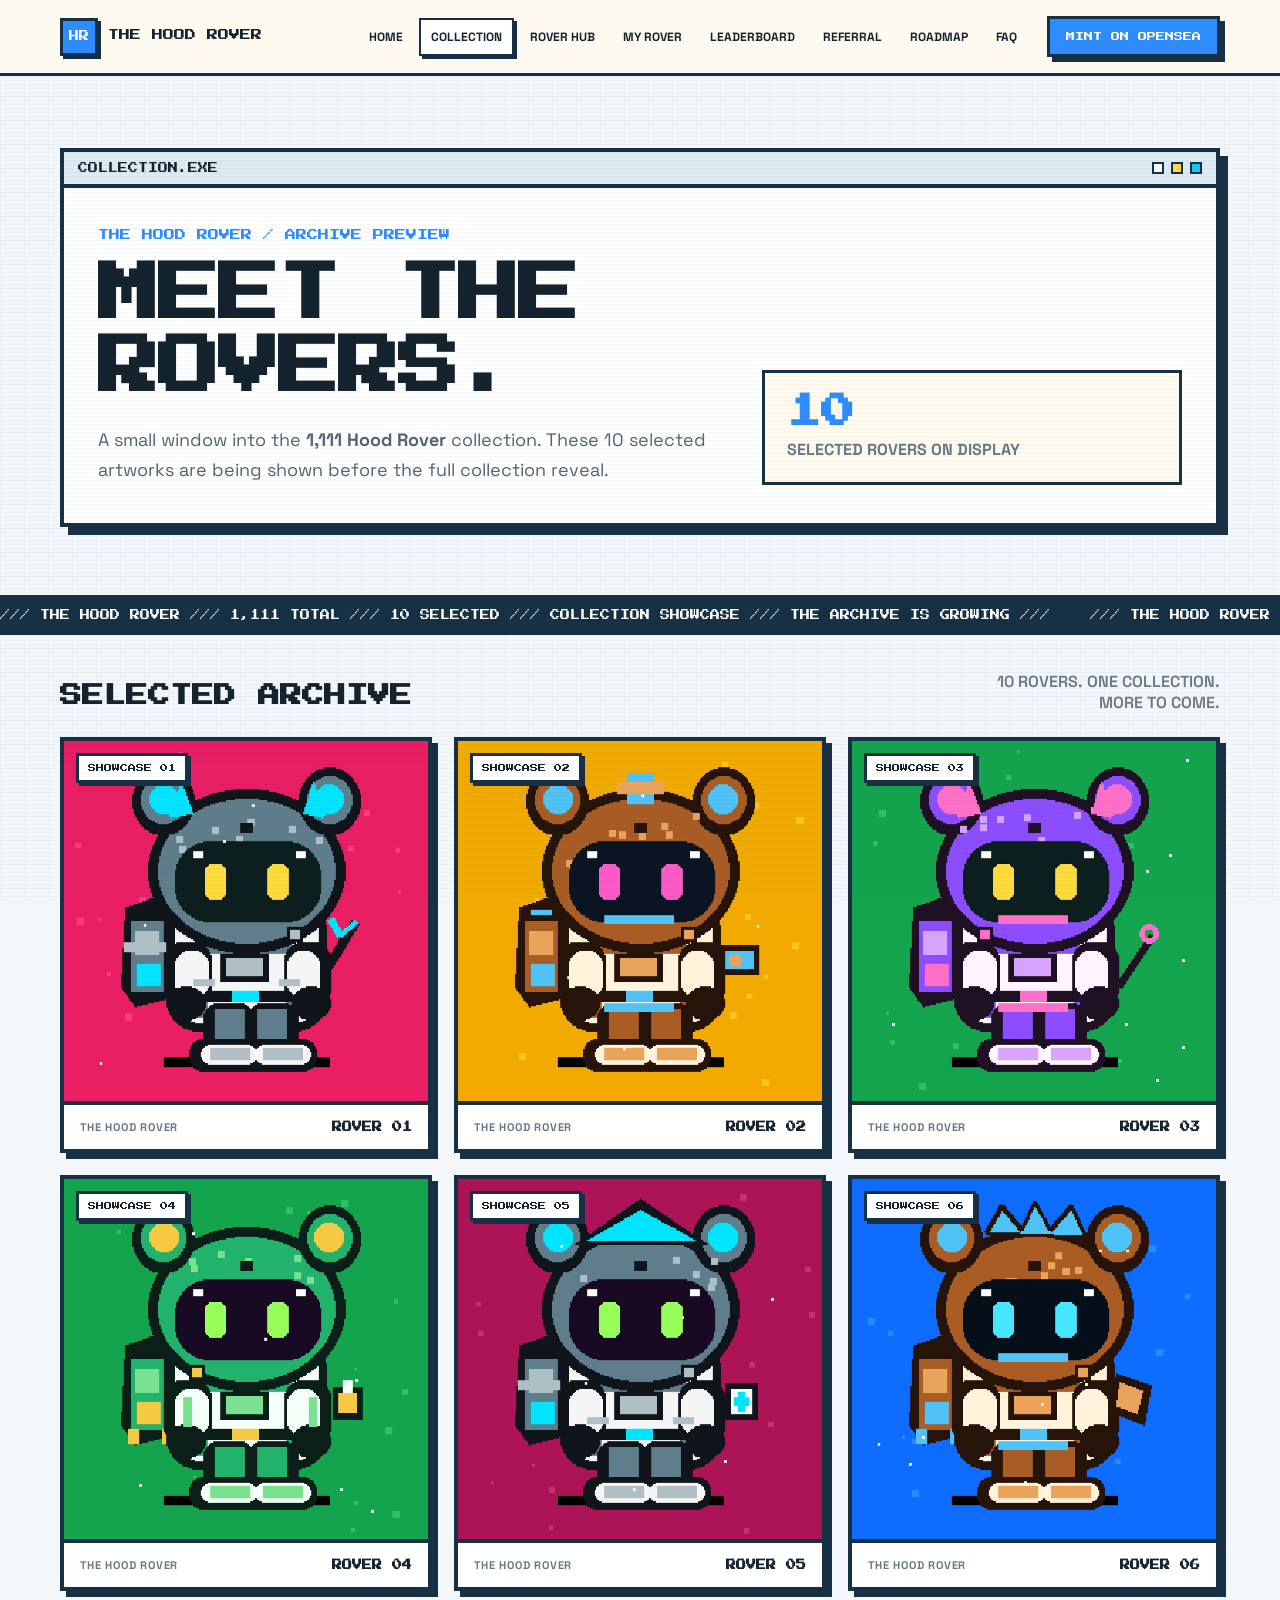
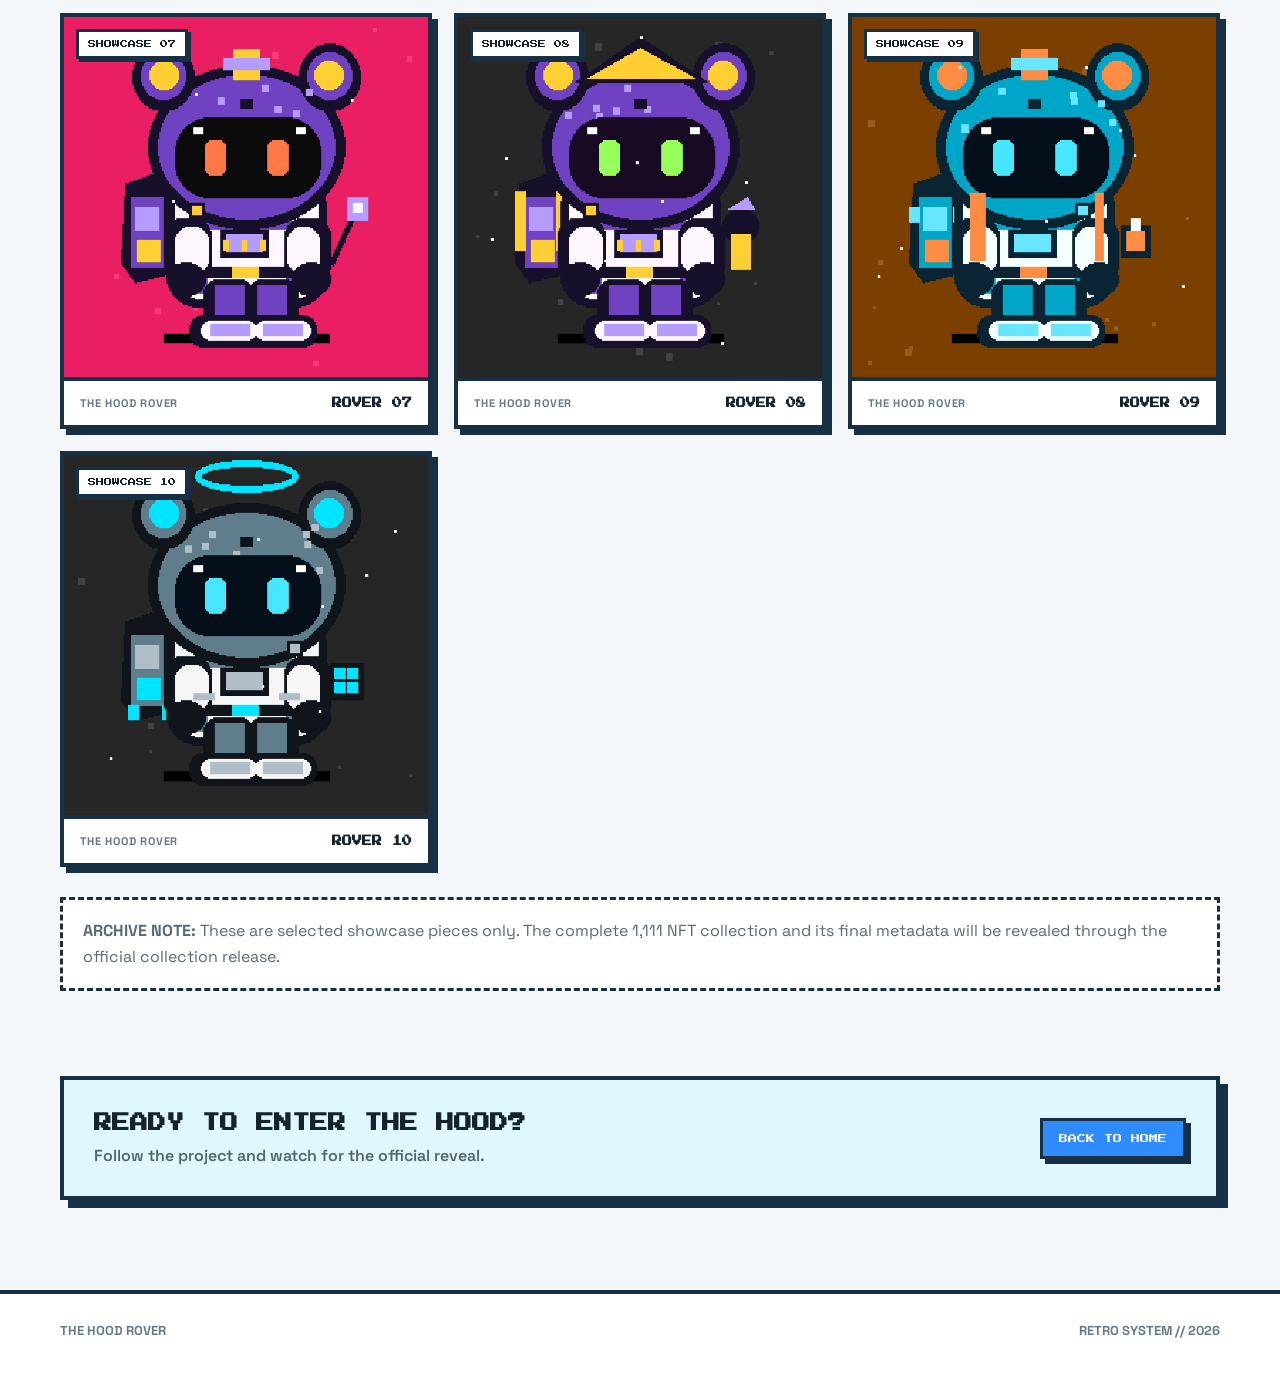
==== commit e8d87923: "Update index.html" ====
--- a/collection/index.html
+++ b/collection/index.html
@@ -11,14 +11,17 @@
 @import url('https://fonts.googleapis.com/css2?family=Press+Start+2P&family=Space+Grotesk:wght@400;500;600;700&display=swap');
 
 :root{
-  --ink:#15212b;
+  --ink:#14232e;
+  --line:#173044;
   --blue:#2f8cff;
-  --cyan:#15c8e8;
+  --cyan:#16c8e8;
+  --yellow:#ffd84d;
   --cream:#fffaf0;
-  --paper:#f4f7f9;
-  --line:#173044;
-  --yellow:#ffd34e;
-  --muted:#647482;
+  --paper:#f3f7fa;
+  --white:#fff;
+  --muted:#687985;
+  --green:#42c98b;
+  --orange:#ff9d42;
 }
 
 *{
@@ -38,6 +41,7 @@
 }
 
 /* PIXEL GRID */
+
 body:before{
   content:"";
   position:fixed;
@@ -52,6 +56,7 @@
 }
 
 /* CRT SCANLINES */
+
 body:after{
   content:"";
   position:fixed;
@@ -75,71 +80,119 @@
   margin:auto;
 }
 
-/* =========================
-   NAV
-========================= */
-
-.topbar{
+
+/* =========================================================
+   ROVER HUB MASTER HEADER
+========================================================= */
+
+header{
   position:sticky;
   top:0;
-  z-index:10;
-  background:rgba(255,250,240,.94);
-  backdrop-filter:blur(10px);
-  border-bottom:3px solid var(--line);
-}
-
-.nav{
+  z-index:30;
   min-height:76px;
   display:flex;
   align-items:center;
-  justify-content:space-between;
   gap:18px;
-}
-
-.logo{
-  font-family:"Press Start 2P";
-  font-size:14px;
-  line-height:1.5;
-}
-
-.logo b{
-  color:var(--blue);
-}
-
-.navlinks{
+  padding:10px max(16px,calc((100% - 1160px)/2));
+  background:rgba(255,250,240,.95);
+  backdrop-filter:blur(12px);
+  border-bottom:3px solid var(--line);
+}
+
+.brand{
   display:flex;
   align-items:center;
-  gap:6px;
-  flex-wrap:wrap;
-}
-
-.navlinks a{
-  font-weight:700;
-  font-size:13px;
-  padding:10px 12px;
+  gap:10px;
+  font-family:"Press Start 2P";
+  font-size:11px;
+  line-height:1.5;
+  white-space:nowrap;
+}
+
+.mark{
+  width:38px;
+  height:38px;
+  display:grid;
+  place-items:center;
+  background:var(--blue);
+  color:#fff;
+  border:3px solid var(--line);
+  box-shadow:3px 3px 0 var(--line);
+  font-family:"Press Start 2P";
+  font-size:10px;
+}
+
+nav{
+  margin-left:auto;
+  display:flex;
+  align-items:center;
+  gap:4px;
+}
+
+nav a{
+  padding:9px 10px;
   border:2px solid transparent;
-}
-
-.navlinks a:hover,
-.navlinks a.active{
+  font-size:12px;
+  font-weight:800;
+}
+
+nav a:hover,
+nav a.active{
   background:#fff;
   border-color:var(--line);
   box-shadow:3px 3px 0 var(--line);
-  transform:translate(-1px,-1px);
 }
 
 .menu{
   display:none;
+  margin-left:auto;
+  background:#fff;
   border:3px solid var(--line);
+  padding:9px 12px;
+  cursor:pointer;
+  font-size:18px;
+}
+
+
+/* =========================================================
+   MASTER BUTTON
+========================================================= */
+
+.btn{
+  display:inline-flex;
+  justify-content:center;
+  align-items:center;
+  gap:8px;
+  border:3px solid var(--line);
+  background:var(--blue);
+  color:#fff;
+  padding:13px 16px;
+  font-family:"Press Start 2P";
+  font-size:9px;
+  box-shadow:5px 5px 0 var(--line);
+  cursor:pointer;
+  transition:.15s ease;
+}
+
+.btn:hover{
+  transform:translate(2px,2px);
+  box-shadow:3px 3px 0 var(--line);
+}
+
+.btn.secondary{
   background:#fff;
-  padding:10px 12px;
-  font-weight:900;
-  cursor:pointer;
-}
-
-/* =========================
+  color:var(--ink);
+}
+
+.btn.yellow{
+  background:var(--yellow);
+  color:var(--ink);
+}
+
+
+/* =========================================================
    HERO
-========================= */
+========================================================= */
 
 .hero{
   padding:72px 0 38px;
@@ -232,9 +285,10 @@
   color:var(--muted);
 }
 
-/* =========================
+
+/* =========================================================
    TICKER
-========================= */
+========================================================= */
 
 .ticker{
   margin:30px 0 8px;
@@ -261,9 +315,10 @@
   }
 }
 
-/* =========================
+
+/* =========================================================
    COLLECTION
-========================= */
+========================================================= */
 
 .collection{
   padding:28px 0 85px;
@@ -290,6 +345,7 @@
   font-weight:600;
   text-align:right;
 }
+
 
 /* NFT GRID */
 
@@ -366,6 +422,7 @@
   font-size:10px;
 }
 
+
 /* NOTE */
 
 .note{
@@ -377,9 +434,10 @@
   color:#586a76;
 }
 
-/* =========================
+
+/* =========================================================
    CTA
-========================= */
+========================================================= */
 
 .cta{
   padding:0 0 90px;
@@ -409,26 +467,10 @@
   font-weight:600;
 }
 
-.btn{
-  display:inline-block;
-  background:var(--blue);
-  color:#fff;
-  border:3px solid var(--line);
-  padding:15px 18px;
-  font-family:"Press Start 2P";
-  font-size:10px;
-  box-shadow:5px 5px 0 var(--line);
-  white-space:nowrap;
-}
-
-.btn:hover{
-  transform:translate(2px,2px);
-  box-shadow:3px 3px 0 var(--line);
-}
-
-/* =========================
-   FOOTER
-========================= */
+
+/* =========================================================
+   MASTER FOOTER
+========================================================= */
 
 footer{
   border-top:4px solid var(--line);
@@ -445,9 +487,10 @@
   font-weight:700;
 }
 
-/* =========================
+
+/* =========================================================
    REVEAL ANIMATION
-========================= */
+========================================================= */
 
 .reveal{
   opacity:0;
@@ -462,32 +505,42 @@
     transform .65s ease;
 }
 
-/* =========================
-   TABLET
-========================= */
-
-@media(max-width:900px){
-
-  .navlinks{
+
+/* =========================================================
+   ROVER HUB MASTER RESPONSIVE
+========================================================= */
+
+@media(max-width:1000px){
+
+  header{
+    padding-left:16px;
+    padding-right:16px;
+  }
+
+  nav{
     display:none;
     position:absolute;
+    top:76px;
     left:16px;
     right:16px;
-    top:72px;
+    padding:8px;
     background:#fff;
     border:3px solid var(--line);
     box-shadow:5px 5px 0 var(--line);
-    padding:8px;
     flex-direction:column;
     align-items:stretch;
   }
 
-  .navlinks.open{
+  nav.open{
     display:flex;
   }
 
-  .navlinks a{
+  nav a{
     padding:13px;
+  }
+
+  header>.btn{
+    display:none;
   }
 
   .menu{
@@ -508,14 +561,24 @@
   }
 }
 
-/* =========================
-   MOBILE
-========================= */
-
-@media(max-width:580px){
+
+/* =========================================================
+   MASTER MOBILE
+========================================================= */
+
+@media(max-width:620px){
 
   .wrap{
-    width:min(100% - 20px,1160px);
+    width:calc(100% - 20px);
+  }
+
+  .brand{
+    font-size:9px;
+  }
+
+  .mark{
+    width:34px;
+    height:34px;
   }
 
   .hero{
@@ -560,71 +623,71 @@
 
 <body>
 
-<!-- =========================
-     NAVIGATION
-========================= -->
-
-<header class="topbar">
-
-  <div class="wrap nav">
-
-    <a class="logo" href="../">
-      <b>HOOD</b> ROVER
+
+<!-- =========================================================
+     ROVER HUB MASTER HEADER
+========================================================= -->
+
+<header>
+
+  <a class="brand" href="../">
+    <span class="mark">HR</span>
+    THE HOOD ROVER
+  </a>
+
+  <button class="menu" id="menu">
+    ☰
+  </button>
+
+  <nav id="nav">
+
+    <a href="../">
+      HOME
     </a>
 
-    <button
-      class="menu"
-      id="menu"
-      aria-label="Open menu">
-      MENU
-    </button>
-
-    <nav class="navlinks" id="nav">
-
-      <a href="../">
-        HOME
-      </a>
-
-      <a class="active" href="../collection/">
-        COLLECTION
-      </a>
-
-      <a href="../rover/">
-        ROVER HUB
-      </a>
-
-      <a href="../my-rover/">
-        MY ROVER
-      </a>
-
-      <a href="../leaderboard/">
-        LEADERBOARD
-      </a>
-
-      <a href="../referral/">
-        REFERRAL
-      </a>
-
-      <a href="../roadmap/">
-        ROADMAP
-      </a>
-
-      <a href="../faq/">
-        FAQ
-      </a>
-
-    </nav>
-
-  </div>
+    <a class="active" href="../collection/">
+      COLLECTION
+    </a>
+
+    <a href="../rover/">
+      ROVER HUB
+    </a>
+
+    <a href="../my-rover/">
+      MY ROVER
+    </a>
+
+    <a href="../leaderboard/">
+      LEADERBOARD
+    </a>
+
+    <a href="../referral/">
+      REFERRAL
+    </a>
+
+    <a href="../roadmap/">
+      ROADMAP
+    </a>
+
+    <a href="../faq/">
+      FAQ
+    </a>
+
+  </nav>
+
+  <a class="btn" href="#" id="mintButton">
+    MINT ON OPENSEA
+  </a>
 
 </header>
 
 
 <main>
 
-<!-- =========================
+
+<!-- =========================================================
      HERO
-========================= -->
+========================================================= -->
 
 <section class="hero">
 
@@ -692,9 +755,9 @@
 </section>
 
 
-<!-- =========================
+<!-- =========================================================
      TICKER
-========================= -->
+========================================================= -->
 
 <div class="ticker">
 
@@ -721,9 +784,9 @@
 </div>
 
 
-<!-- =========================
+<!-- =========================================================
      NFT COLLECTION
-========================= -->
+========================================================= -->
 
 <section class="collection">
 
@@ -1086,9 +1149,9 @@
 </section>
 
 
-<!-- =========================
+<!-- =========================================================
      CTA
-========================= -->
+========================================================= -->
 
 <section class="cta">
 
@@ -1121,20 +1184,20 @@
 </main>
 
 
-<!-- =========================
-     FOOTER
-========================= -->
+<!-- =========================================================
+     ROVER HUB MASTER FOOTER
+========================================================= -->
 
 <footer>
 
   <div class="wrap footer">
 
     <div>
-      © 2026 THE HOOD ROVER
+      <b>THE HOOD ROVER</b>
     </div>
 
     <div>
-      1,111 SUPPLY · PIXEL CULTURE · WEB3 UTILITY
+      RETRO SYSTEM // 2026
     </div>
 
   </div>
@@ -1144,7 +1207,9 @@
 
 <script>
 
-/* MOBILE MENU */
+/* =========================================================
+   MASTER MOBILE MENU
+========================================================= */
 
 const menu = document.getElementById("menu");
 const nav = document.getElementById("nav");
@@ -1154,7 +1219,23 @@
 });
 
 
-/* SCROLL REVEAL */
+/* =========================================================
+   OPEN OPENSEA
+   Add the real OpenSea URL later.
+========================================================= */
+
+const mintButton = document.getElementById("mintButton");
+
+mintButton.addEventListener("click", (e) => {
+  e.preventDefault();
+
+  alert("OpenSea mint link will be connected here.");
+});
+
+
+/* =========================================================
+   SCROLL REVEAL
+========================================================= */
 
 const io = new IntersectionObserver(
   entries => {
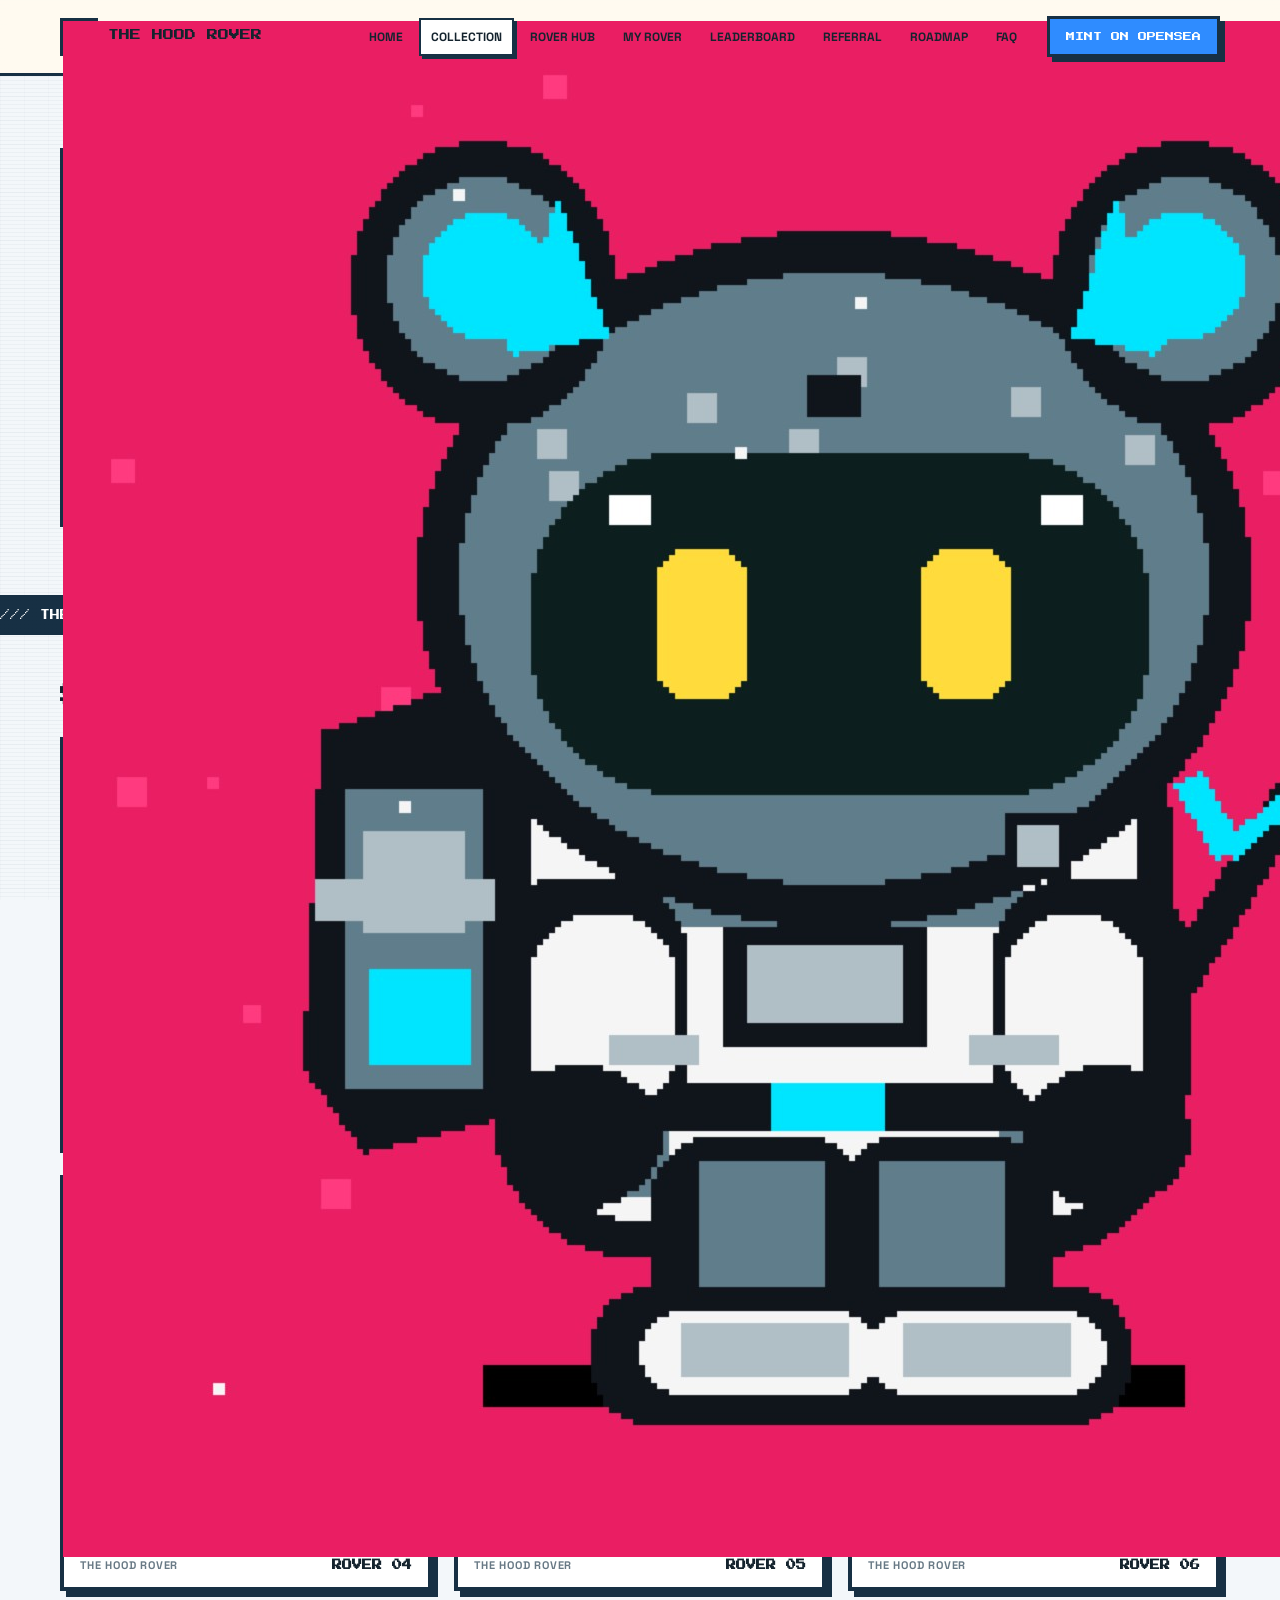
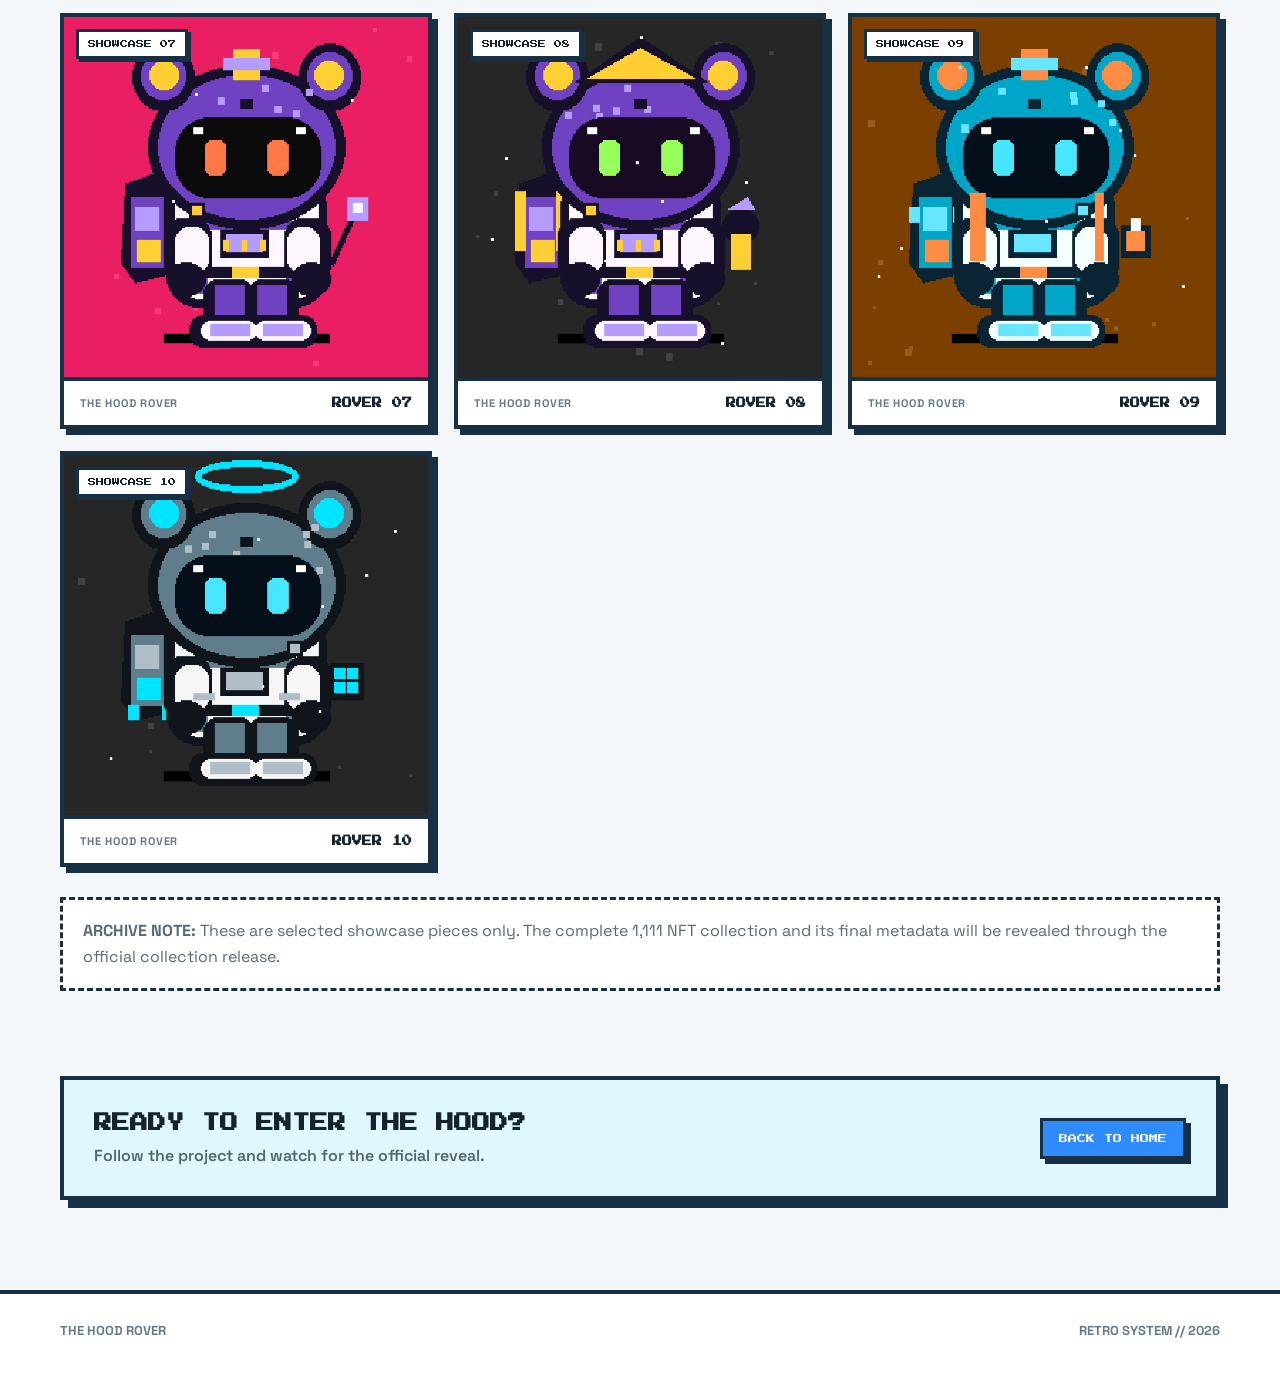
==== commit 0150de4e: "Add image to header in index.html" ====
--- a/collection/index.html
+++ b/collection/index.html
@@ -631,7 +631,9 @@
 <header>
 
   <a class="brand" href="../">
-    <span class="mark">HR</span>
+    <span class="mark">
+  <img src="../assets/rovers/rover-01.png" alt="Hood Rover">
+</span>
     THE HOOD ROVER
   </a>
 
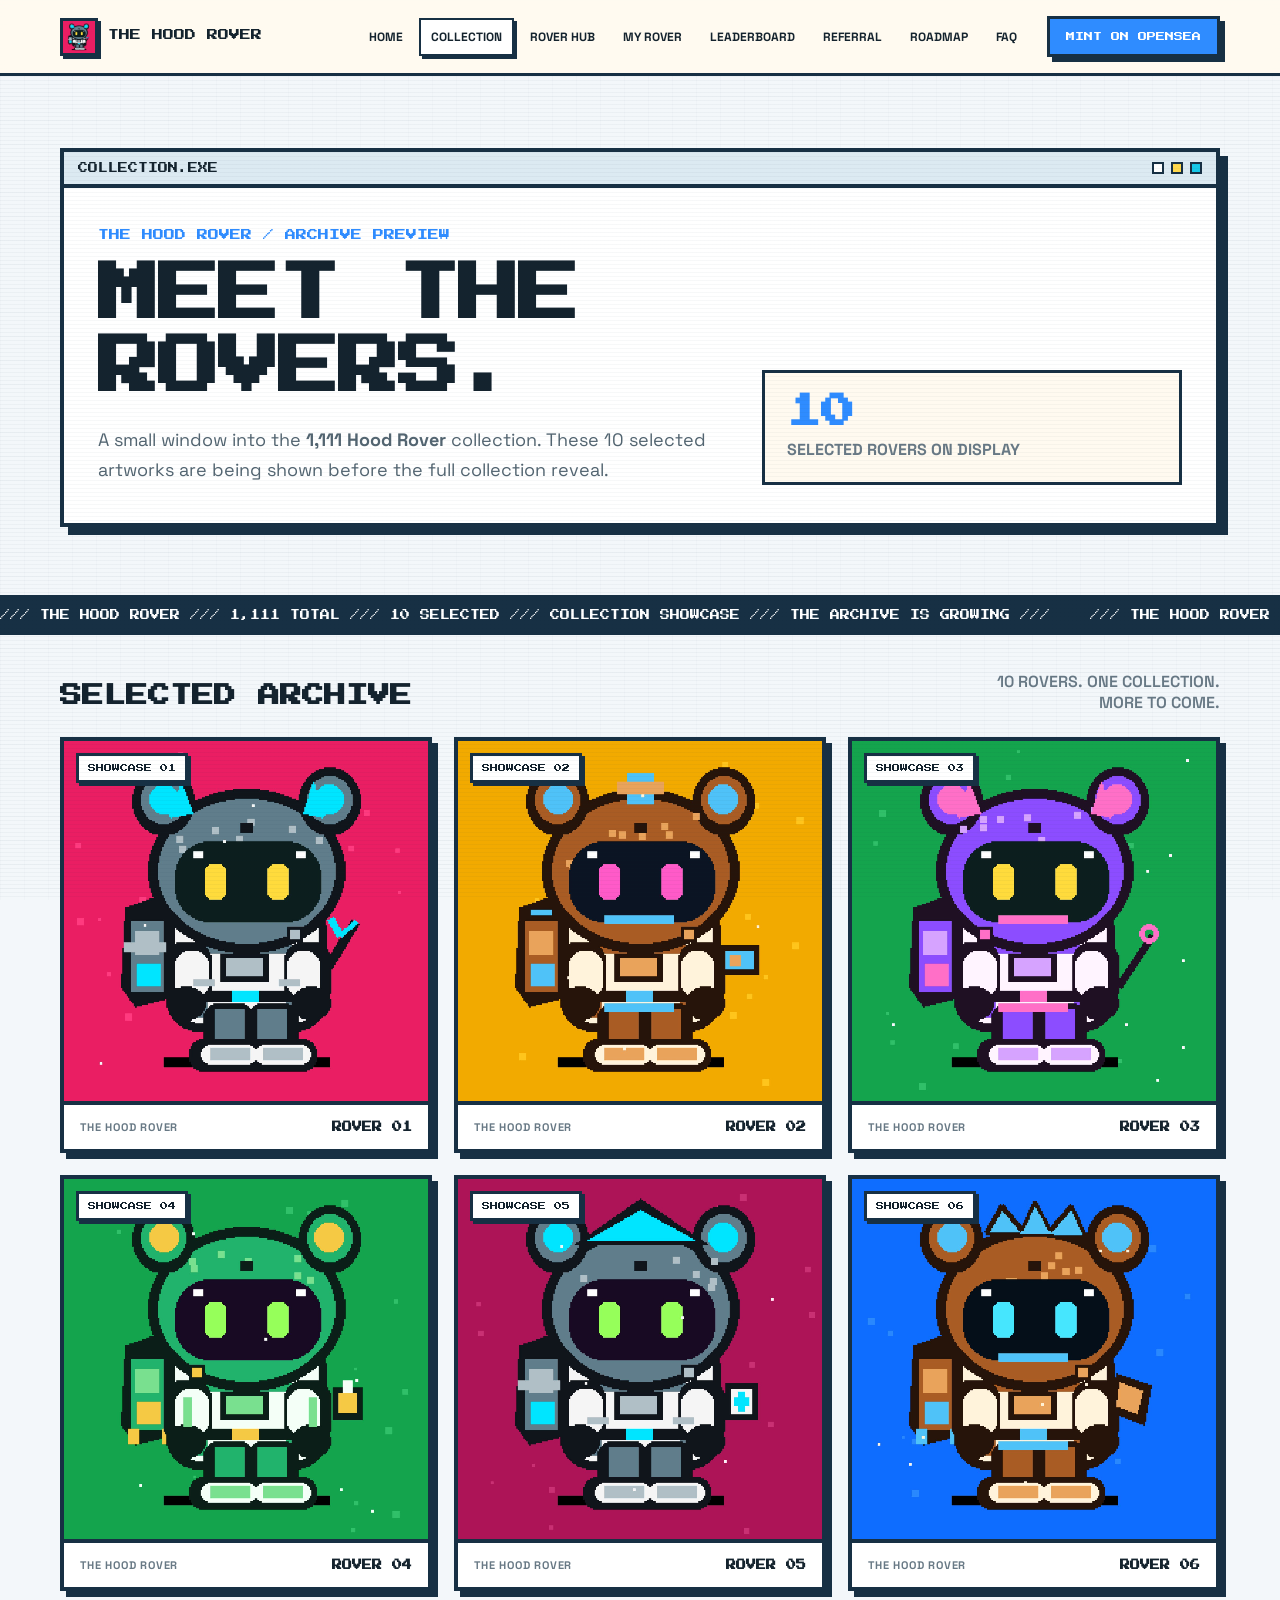
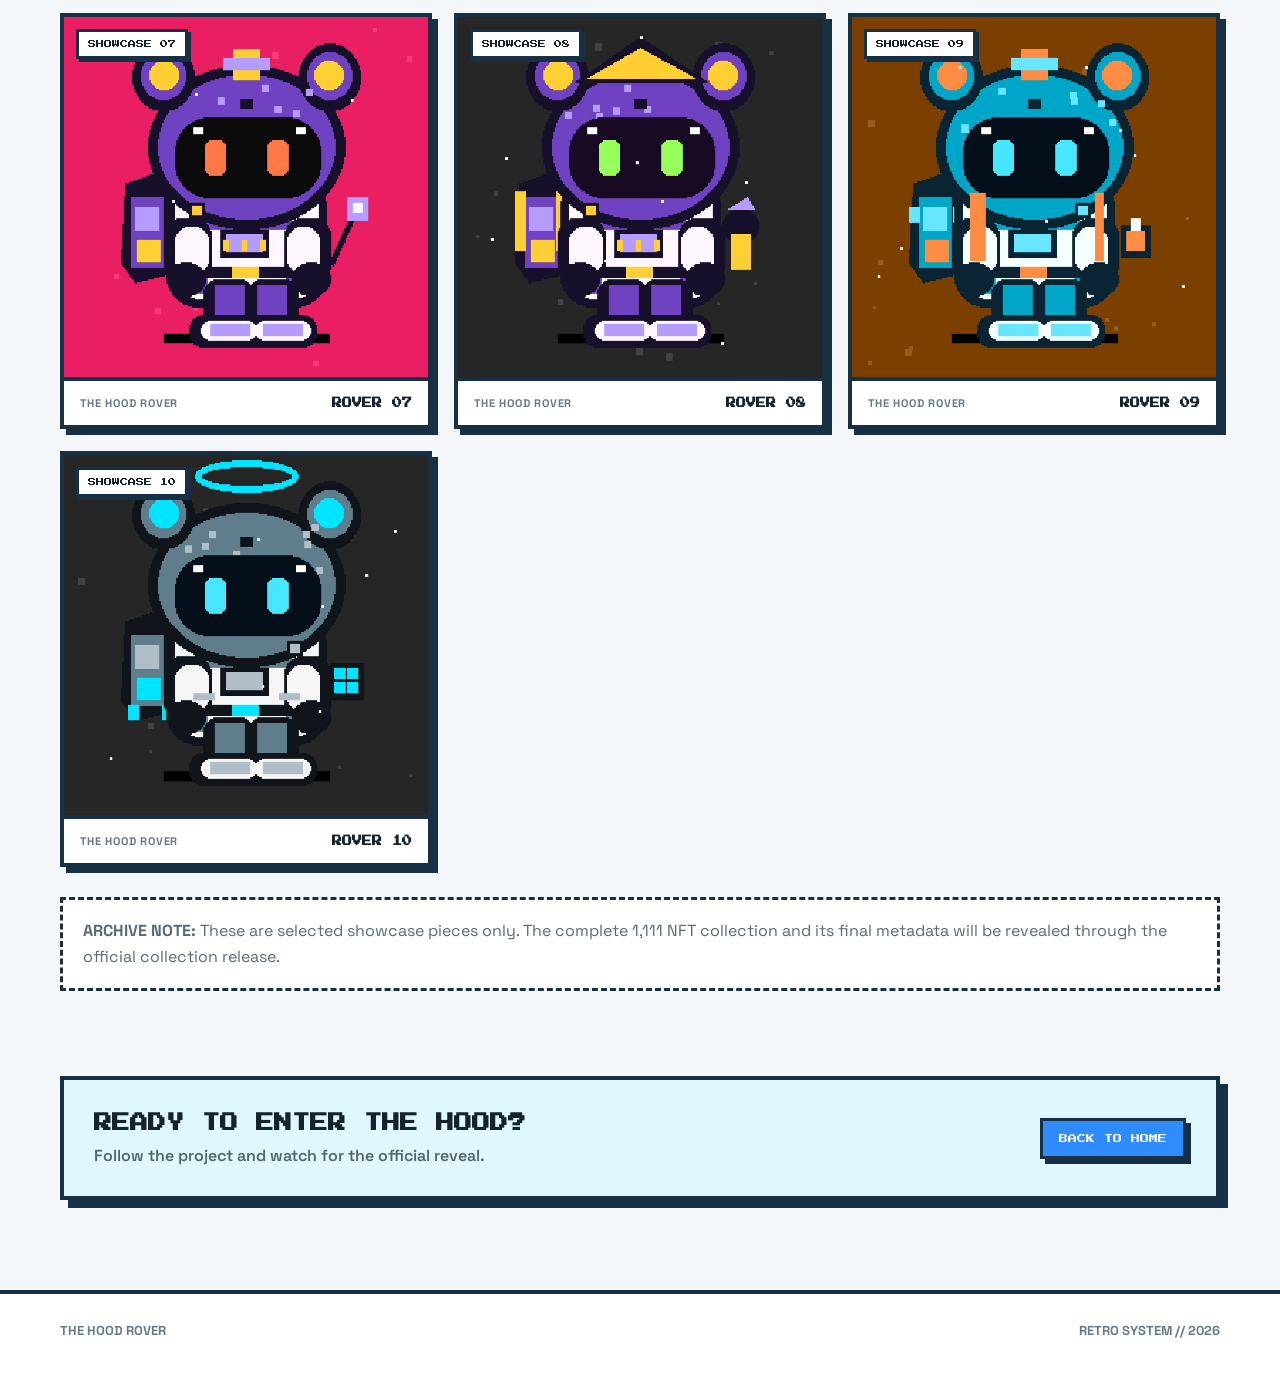
==== commit c740b3fd: "Update index.html" ====
--- a/collection/index.html
+++ b/collection/index.html
@@ -112,14 +112,19 @@
 .mark{
   width:38px;
   height:38px;
-  display:grid;
-  place-items:center;
+  display:block;
+  overflow:hidden;
   background:var(--blue);
-  color:#fff;
   border:3px solid var(--line);
   box-shadow:3px 3px 0 var(--line);
-  font-family:"Press Start 2P";
-  font-size:10px;
+  flex-shrink:0;
+}
+
+.mark img{
+  width:100%;
+  height:100%;
+  display:block;
+  object-fit:cover;
 }
 
 nav{
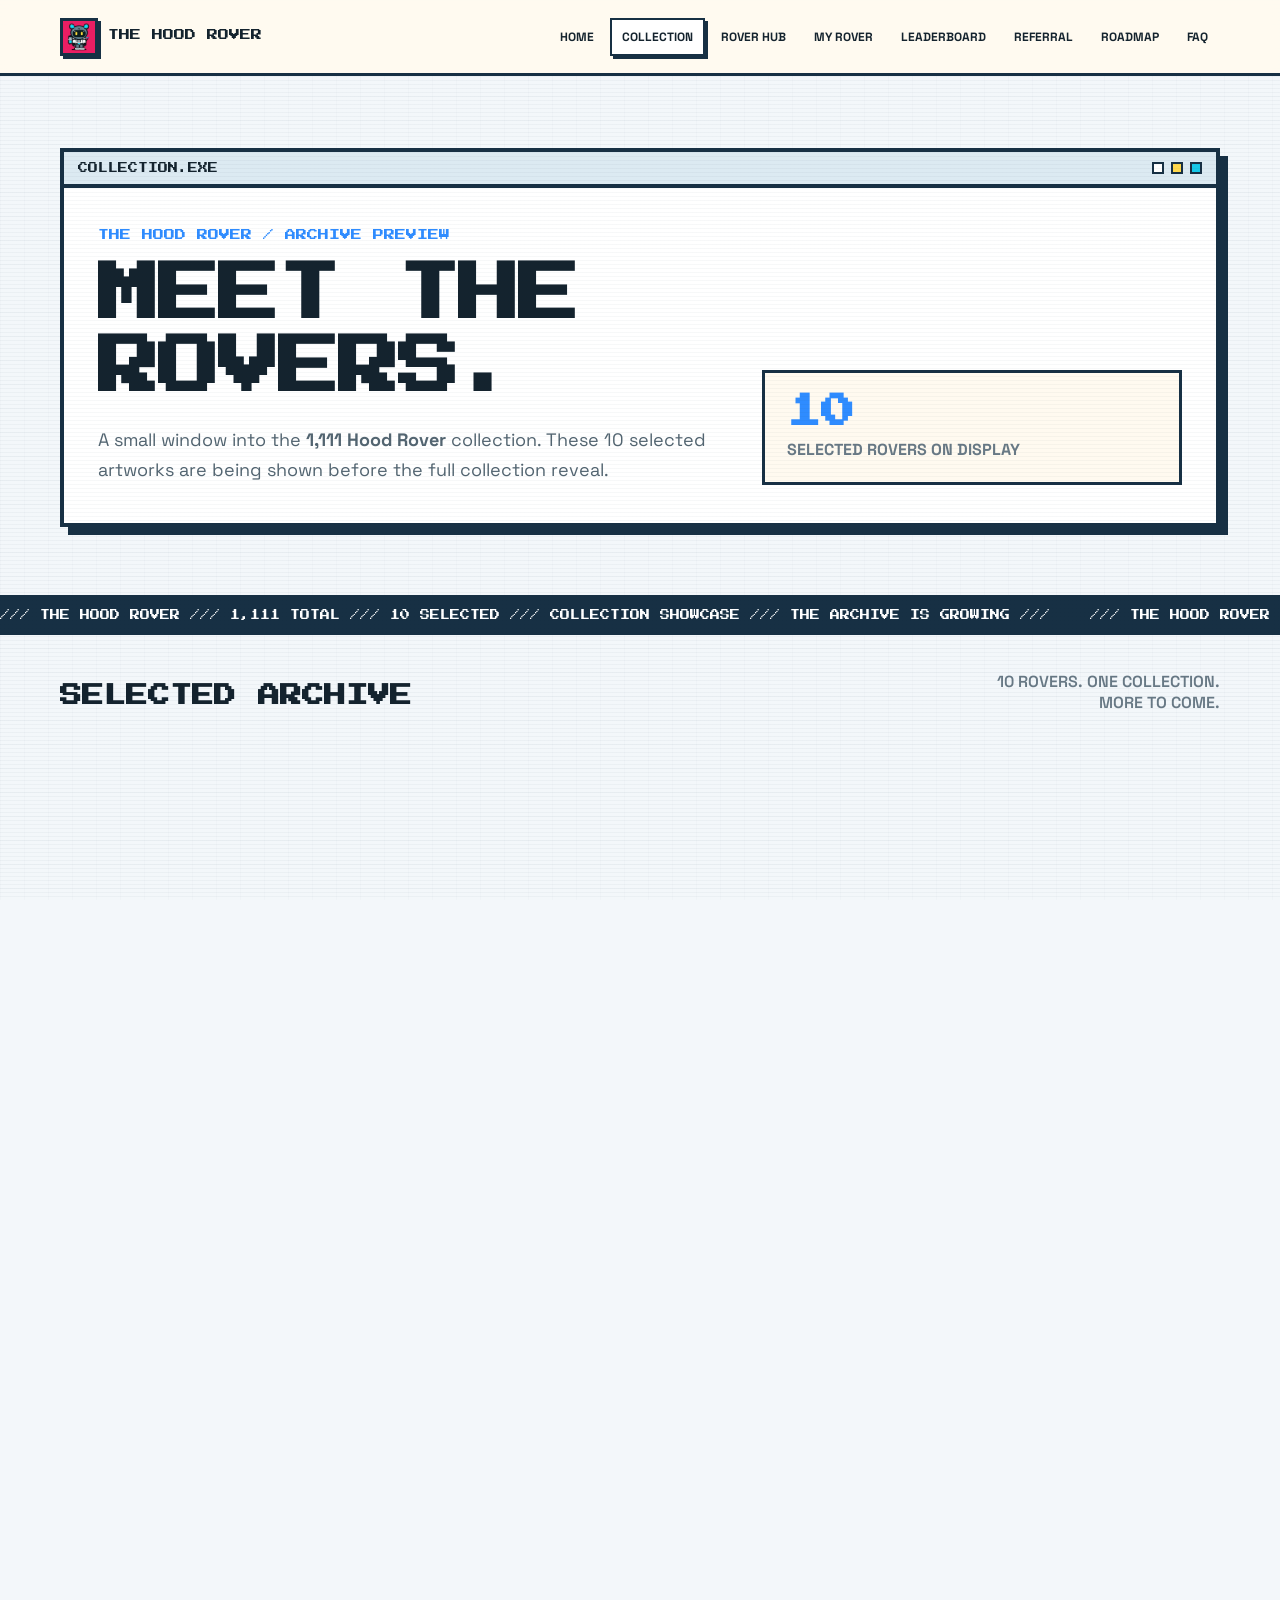
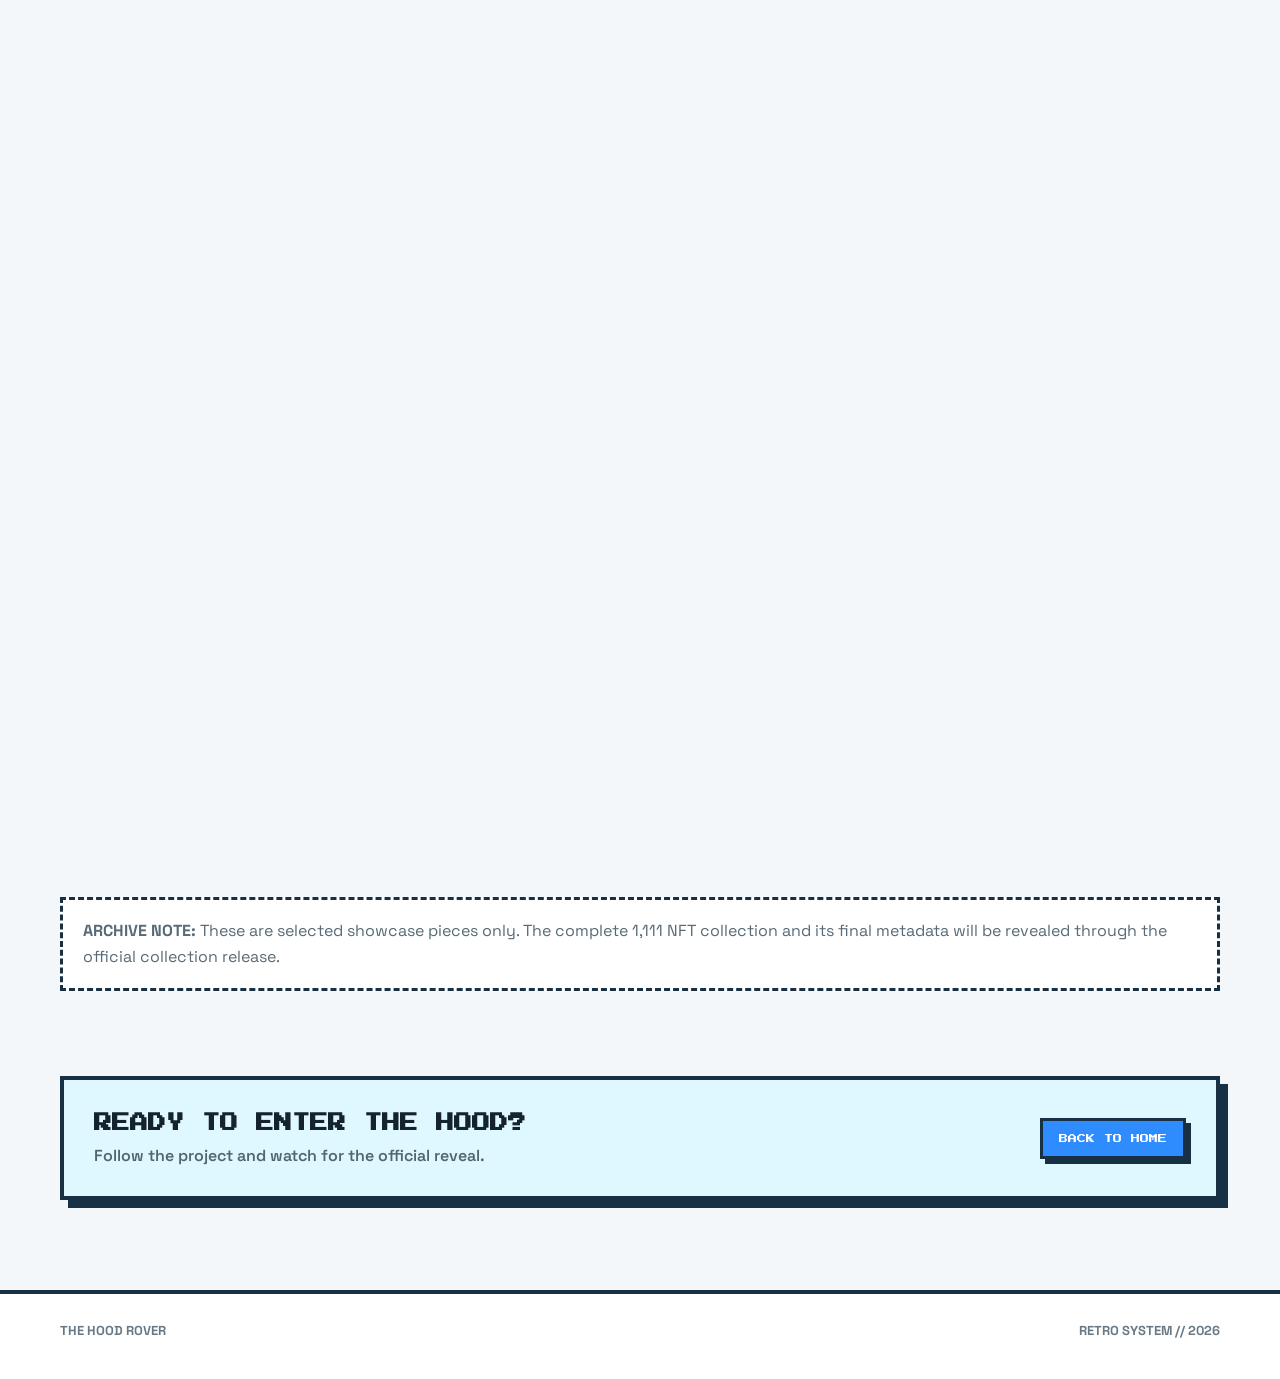
==== commit 5d78b8f8: "Update index.html" ====
--- a/collection/index.html
+++ b/collection/index.html
@@ -682,10 +682,6 @@
 
   </nav>
 
-  <a class="btn" href="#" id="mintButton">
-    MINT ON OPENSEA
-  </a>
-
 </header>
 
 
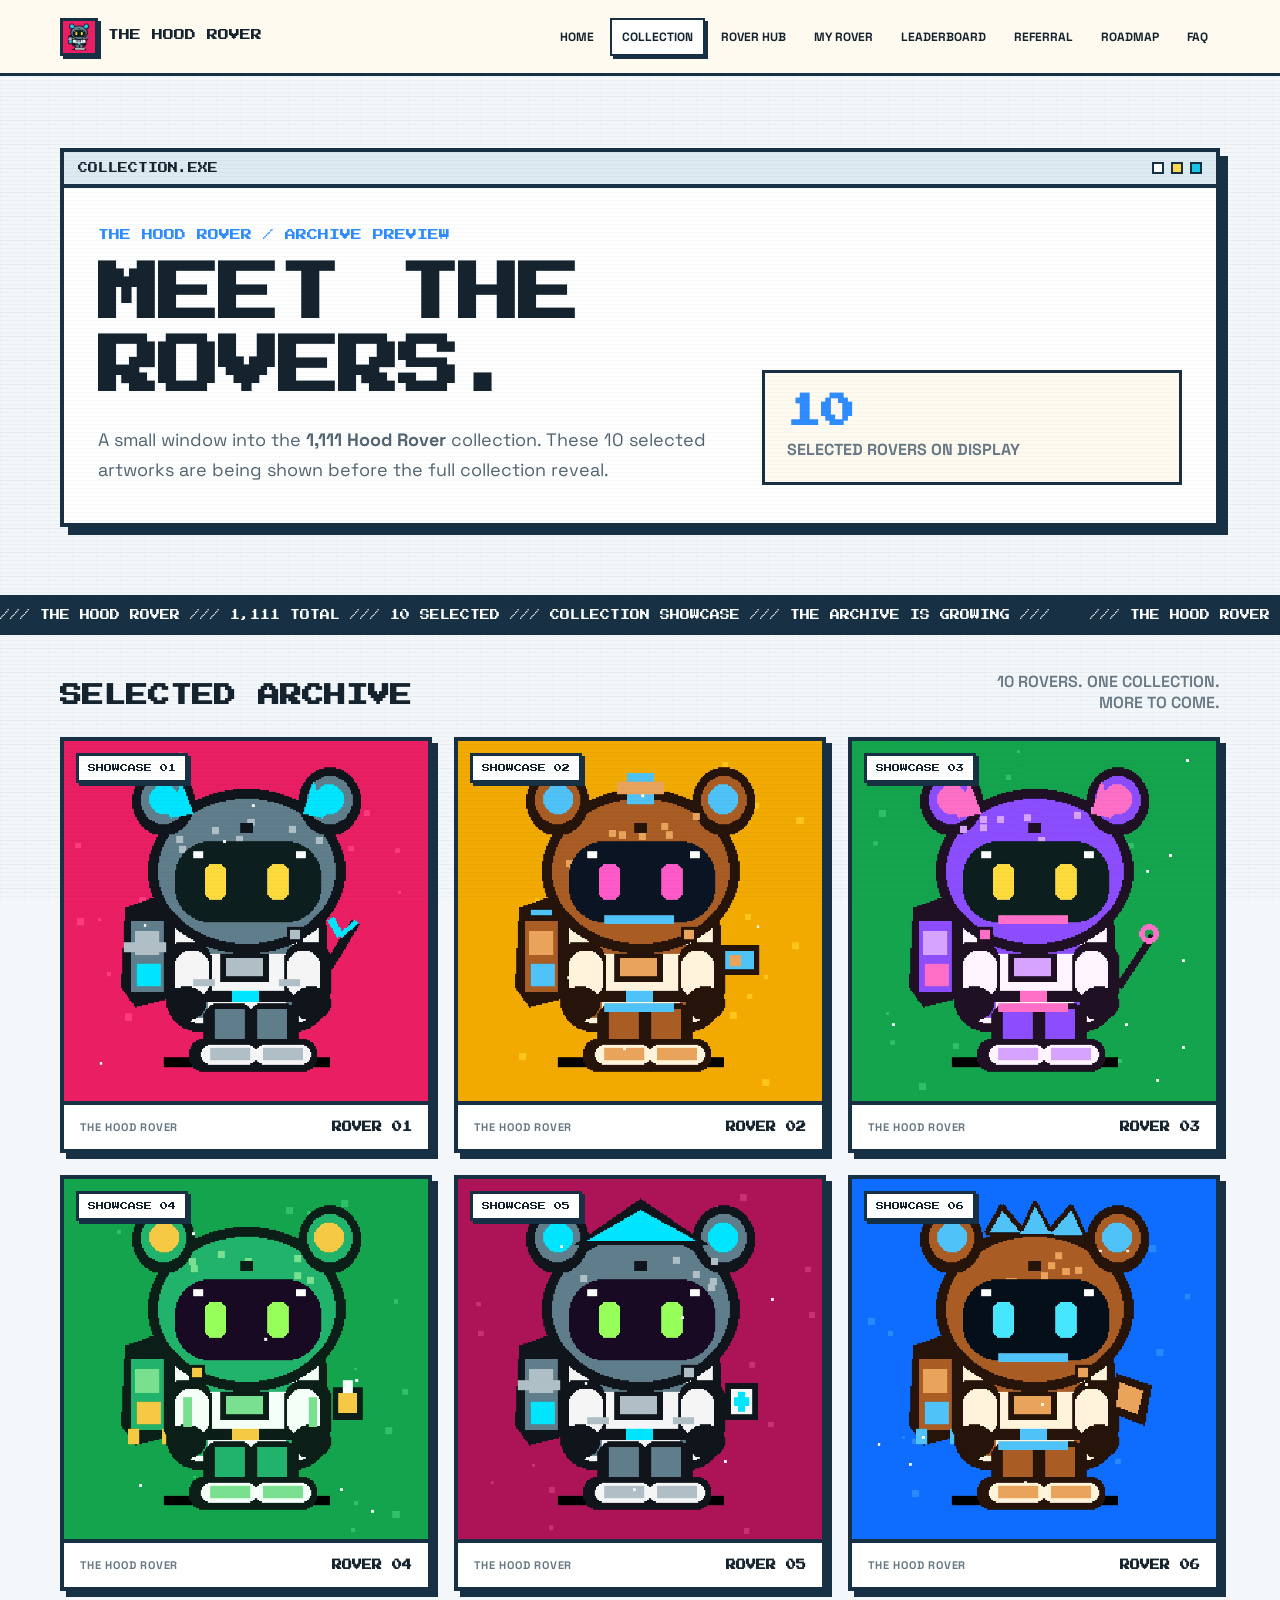
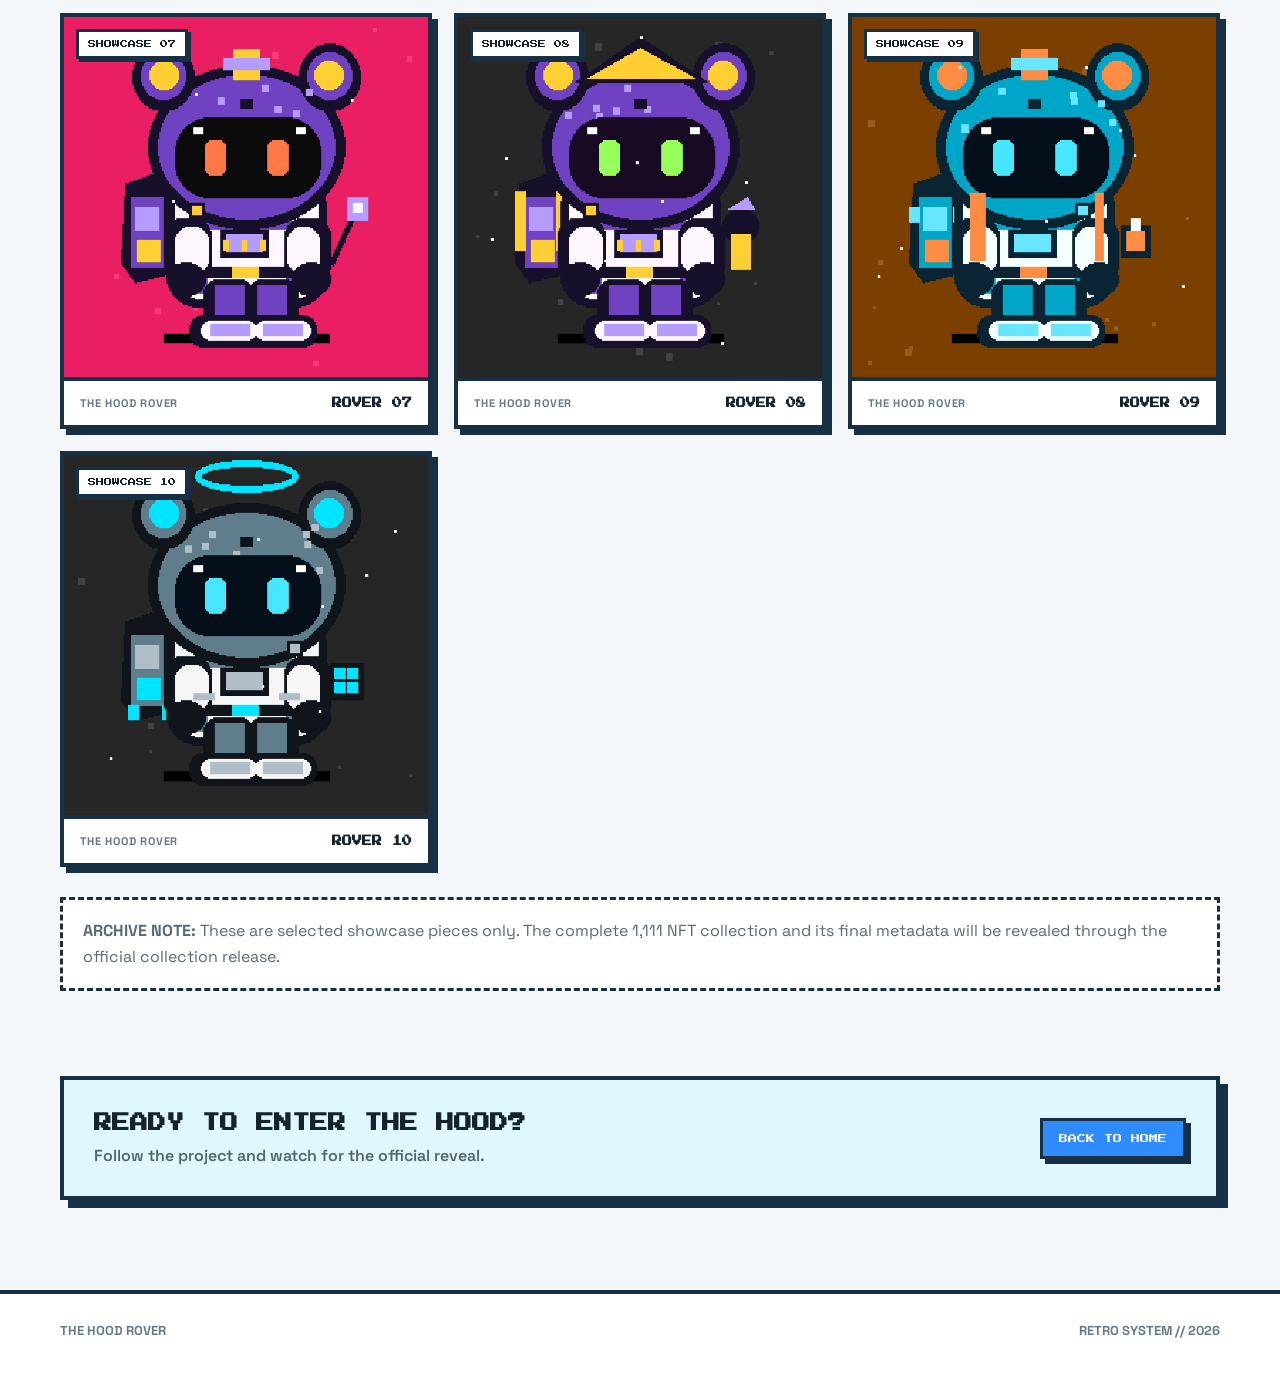
==== commit a4fe9046: "Remove OpenSea mint button code Removed OpenSea mint button functionality and comments." ====
--- a/collection/index.html
+++ b/collection/index.html
@@ -1223,20 +1223,6 @@
 
 
 /* =========================================================
-   OPEN OPENSEA
-   Add the real OpenSea URL later.
-========================================================= */
-
-const mintButton = document.getElementById("mintButton");
-
-mintButton.addEventListener("click", (e) => {
-  e.preventDefault();
-
-  alert("OpenSea mint link will be connected here.");
-});
-
-
-/* =========================================================
    SCROLL REVEAL
 ========================================================= */
 
